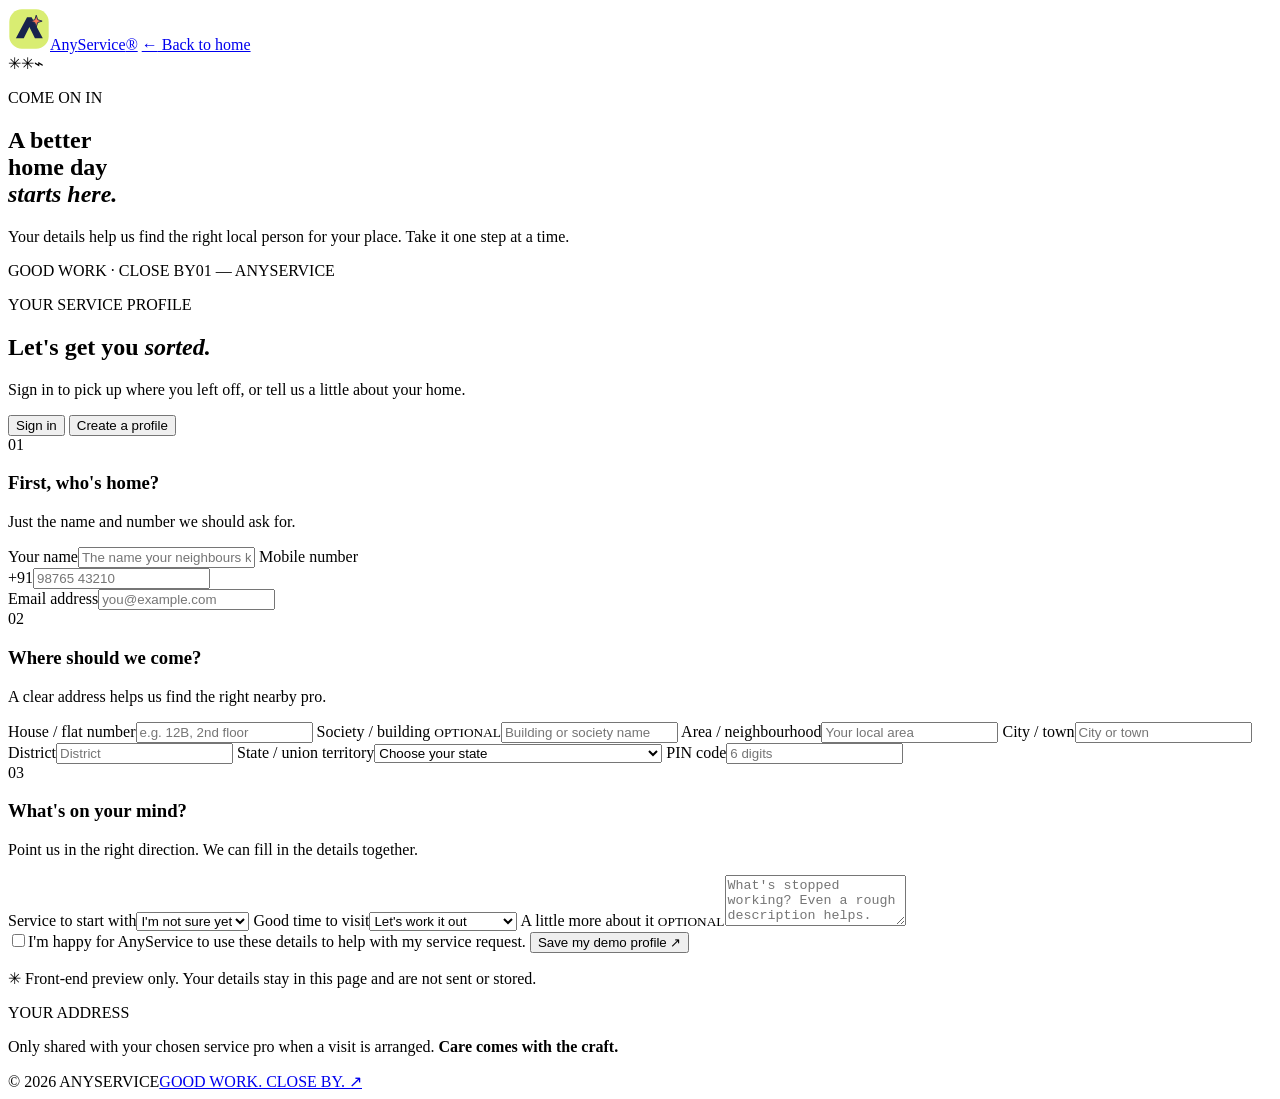
==== account.html @ 2ed2a238 "Add the AnyService sign-in and profile page" ====
<!doctype html>
<html lang="en">
<head>
  <meta charset="utf-8">
  <meta name="viewport" content="width=device-width, initial-scale=1">
  <meta name="theme-color" content="#18234d">
  <meta name="description" content="Sign in or make an AnyService profile for a more helpful visit at home.">
  <title>Your AnyService — A good day starts here.</title>
  <link rel="icon" href="assets/anyservice-mark.svg" type="image/svg+xml">
  <link rel="stylesheet" href="styles.css">
  <script>document.documentElement.classList.add('js');</script>
  <script src="script.js" defer></script>
</head>
<body class="account-page">
  <div class="cursor-aura" aria-hidden="true"></div>
  <header class="account-header">
    <a class="brand-lockup" href="index.html" aria-label="AnyService home"><img class="brand-mark" src="assets/anyservice-mark.svg" alt="" width="42" height="42"><span class="brand-name">Any<span>Service</span><i>®</i></span></a>
    <a class="account-back" href="index.html"><span aria-hidden="true">←</span> Back to home</a>
  </header>
  <main class="account-shell">
    <aside class="account-aside">
      <div class="account-aside-art" aria-hidden="true"><span class="aside-sun"></span><span class="aside-roof"></span><span class="aside-house"><i></i><b></b></span><span class="aside-star star-one">✳</span><span class="aside-star star-two">✳</span><span class="aside-tool">⌁</span></div>
      <div class="account-aside-copy"><p class="eyebrow eyebrow--light"><span class="eyebrow-dot"></span> COME ON IN</p><h1>A better<br>home day<br><em>starts here.</em></h1><p>Your details help us find the right local person for your place. Take it one step at a time.</p></div>
      <div class="aside-footer"><span>GOOD WORK · CLOSE BY</span><span>01 — ANYSERVICE</span></div>
    </aside>

    <section class="account-main" aria-labelledby="account-heading">
      <div class="account-form-head"><p class="eyebrow"><span class="eyebrow-dot"></span> YOUR SERVICE PROFILE</p><h2 id="account-heading">Let's get you <em>sorted.</em></h2><p>Sign in to pick up where you left off, or tell us a little about your home.</p></div>
      <div class="account-tabs" role="tablist" aria-label="Account options">
        <button id="tab-sign-in" class="account-tab" type="button" role="tab" aria-selected="false" aria-controls="form-sign-in" data-account-tab="sign-in">Sign in</button>
        <button id="tab-create" class="account-tab is-active" type="button" role="tab" aria-selected="true" aria-controls="form-create" data-account-tab="create">Create a profile</button>
      </div>

      <form class="account-form is-active" id="form-create" data-account-form="create" aria-labelledby="tab-create">
        <div class="form-section-head"><span>01</span><div><h3>First, who's home?</h3><p>Just the name and number we should ask for.</p></div></div>
        <div class="field-grid">
          <label class="field field--full"><span>Your name</span><input name="name" type="text" autocomplete="name" placeholder="The name your neighbours know" required></label>
          <label class="field"><span>Mobile number</span><div class="phone-input"><span>+91</span><input name="phone" type="tel" inputmode="tel" autocomplete="tel-national" pattern="[0-9 +()-]{10,16}" placeholder="98765 43210" required></div></label>
          <label class="field"><span>Email address</span><input name="email" type="email" autocomplete="email" placeholder="you@example.com" required></label>
        </div>
        <div class="form-section-head form-section-head--later"><span>02</span><div><h3>Where should we come?</h3><p>A clear address helps us find the right nearby pro.</p></div></div>
        <div class="field-grid">
          <label class="field"><span>House / flat number</span><input name="house" type="text" autocomplete="address-line1" placeholder="e.g. 12B, 2nd floor" required></label>
          <label class="field"><span>Society / building <small>OPTIONAL</small></span><input name="society" type="text" autocomplete="organization" placeholder="Building or society name"></label>
          <label class="field"><span>Area / neighbourhood</span><input name="area" type="text" autocomplete="address-level3" placeholder="Your local area" required></label>
          <label class="field"><span>City / town</span><input name="city" type="text" autocomplete="address-level2" placeholder="City or town" required></label>
          <label class="field"><span>District</span><input name="district" type="text" autocomplete="address-level2" placeholder="District" required></label>
          <label class="field"><span>State / union territory</span><select name="state" autocomplete="address-level1" required><option value="" disabled selected>Choose your state</option><option>Andhra Pradesh</option><option>Arunachal Pradesh</option><option>Assam</option><option>Bihar</option><option>Chhattisgarh</option><option>Goa</option><option>Gujarat</option><option>Haryana</option><option>Himachal Pradesh</option><option>Jharkhand</option><option>Karnataka</option><option>Kerala</option><option>Madhya Pradesh</option><option>Maharashtra</option><option>Manipur</option><option>Meghalaya</option><option>Mizoram</option><option>Nagaland</option><option>Odisha</option><option>Punjab</option><option>Rajasthan</option><option>Sikkim</option><option>Tamil Nadu</option><option>Telangana</option><option>Tripura</option><option>Uttar Pradesh</option><option>Uttarakhand</option><option>West Bengal</option><option>Andaman and Nicobar Islands</option><option>Chandigarh</option><option>Dadra and Nagar Haveli and Daman and Diu</option><option>Delhi</option><option>Jammu and Kashmir</option><option>Ladakh</option><option>Lakshadweep</option><option>Puducherry</option></select></label>
          <label class="field"><span>PIN code</span><input name="pincode" type="text" inputmode="numeric" autocomplete="postal-code" pattern="[0-9]{6}" maxlength="6" placeholder="6 digits" required></label>
        </div>
        <div class="form-section-head form-section-head--later"><span>03</span><div><h3>What's on your mind?</h3><p>Point us in the right direction. We can fill in the details together.</p></div></div>
        <div class="field-grid field-grid--last">
          <label class="field"><span>Service to start with</span><select name="service" id="profile-service"><option value="">I'm not sure yet</option><option>Electrical</option><option>Plumbing</option><option>Carpentry</option><option>Appliance care</option></select></label>
          <label class="field"><span>Good time to visit</span><select name="time"><option value="">Let's work it out</option><option>Soon as possible</option><option>A day that suits me</option><option>A weekday morning</option><option>A weekday afternoon</option><option>A weekday evening</option><option>A weekend</option></select></label>
          <label class="field field--full"><span>A little more about it <small>OPTIONAL</small></span><textarea name="details" rows="3" placeholder="What's stopped working? Even a rough description helps."></textarea></label>
        </div>
        <label class="privacy-check"><input type="checkbox" name="privacy" required><span>I'm happy for AnyService to use these details to help with my service request.</span></label>
        <button class="button button--primary account-submit" type="submit">Save my demo profile <span aria-hidden="true">↗</span></button>
        <p class="form-note"><span aria-hidden="true">✳</span> Front-end preview only. Your details stay in this page and are not sent or stored.</p>
      </form>

      <form class="account-form" id="form-sign-in" data-account-form="sign-in" aria-labelledby="tab-sign-in" hidden>
        <div class="form-section-head"><span>↗</span><div><h3>Good to have you back.</h3><p>Enter the number or email connected to your profile.</p></div></div>
        <div class="field-grid field-grid--sign-in">
          <label class="field field--full"><span>Mobile number or email</span><input name="identity" type="text" autocomplete="username" placeholder="+91 mobile or you@example.com" required></label>
          <label class="field field--full"><span>One-time access code</span><input name="code" type="text" inputmode="numeric" autocomplete="one-time-code" placeholder="Enter your code" required></label>
        </div>
        <button class="button button--primary account-submit" type="submit">Continue to my profile <span aria-hidden="true">↗</span></button>
        <p class="form-note"><span aria-hidden="true">✳</span> Front-end preview only. Code delivery and sign-in are not connected.</p>
      </form>
      <div class="account-reassurance"><span>YOUR ADDRESS</span><p>Only shared with your chosen service pro when a visit is arranged. <b>Care comes with the craft.</b></p></div>
    </section>
  </main>
  <footer class="account-footer"><span>© 2026 ANYSERVICE</span><a href="index.html">GOOD WORK. CLOSE BY. ↗</a></footer>
  <div class="toast" id="form-toast" role="status" aria-live="polite"></div>
</body>
</html>
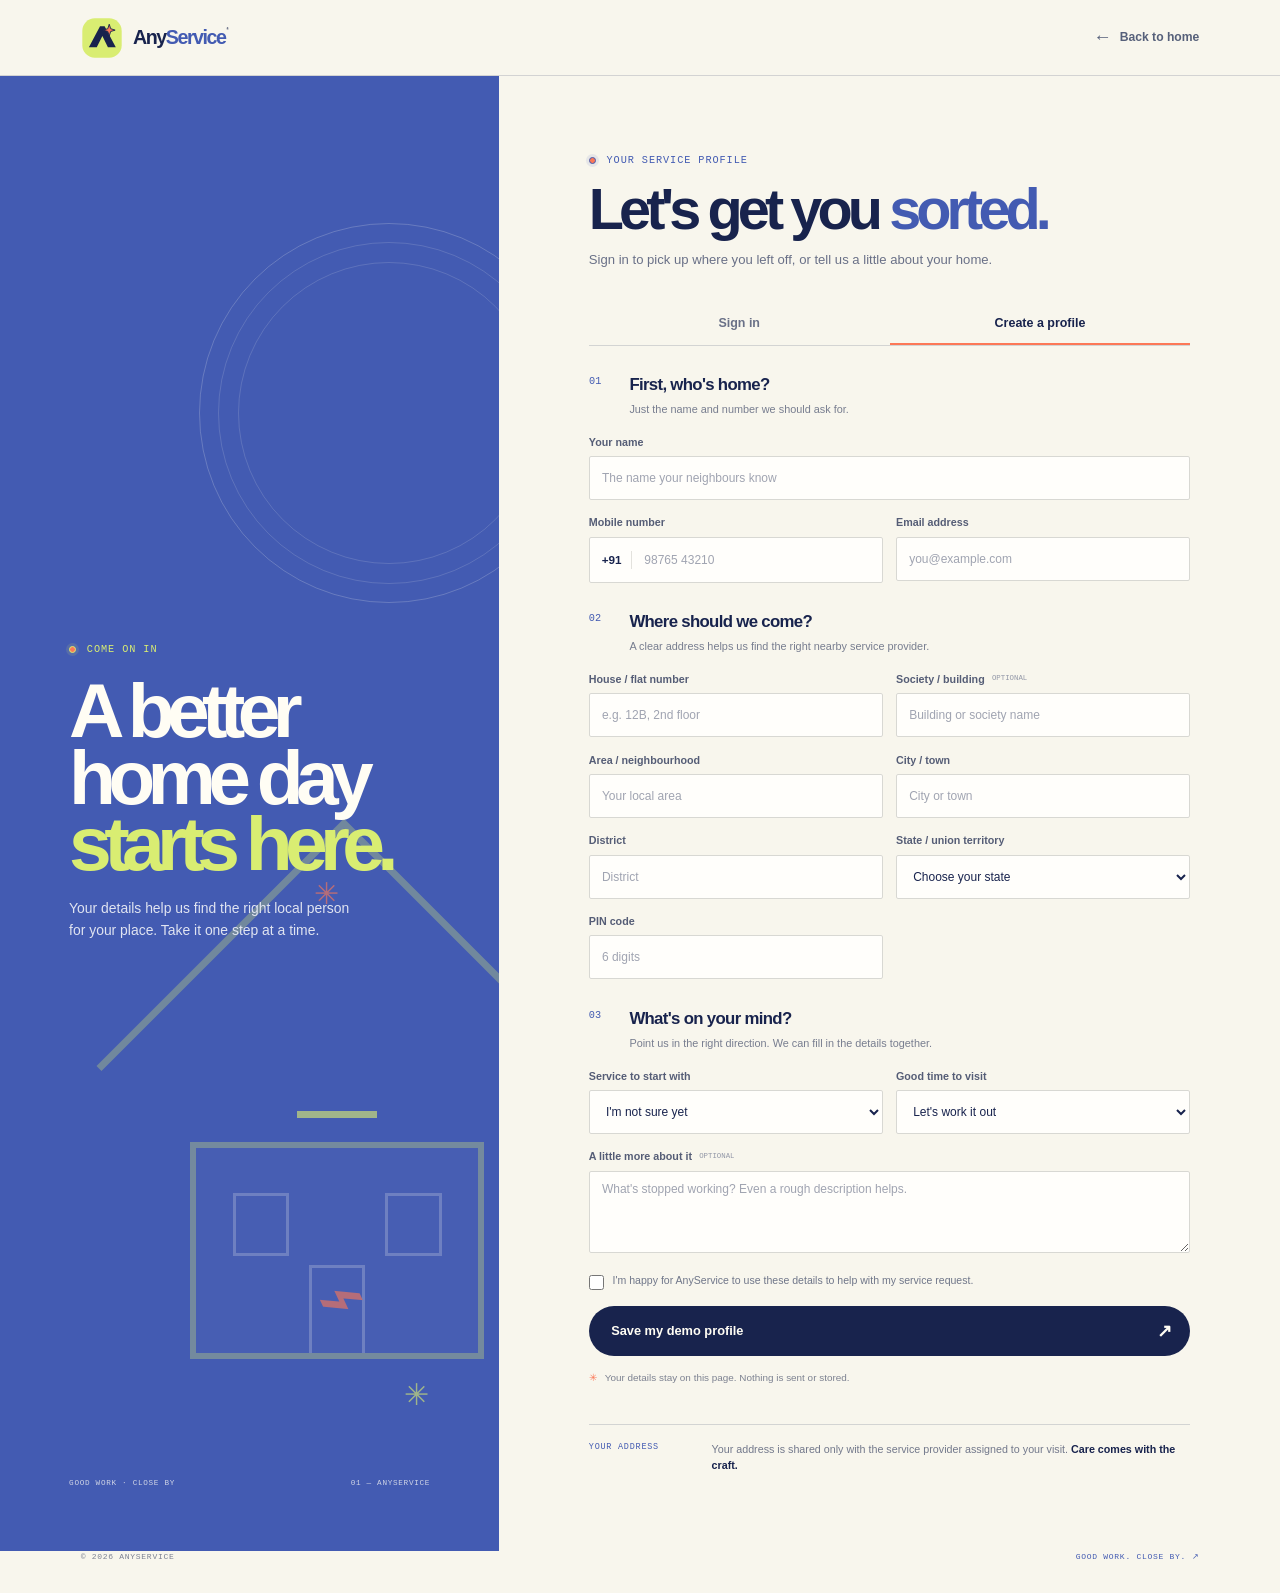
==== commit 141952cb: "Clarify AnyService profile and address copy" ====
--- a/account.html
+++ b/account.html
@@ -38,7 +38,7 @@
           <label class="field"><span>Mobile number</span><div class="phone-input"><span>+91</span><input name="phone" type="tel" inputmode="tel" autocomplete="tel-national" pattern="[0-9 +()-]{10,16}" placeholder="98765 43210" required></div></label>
           <label class="field"><span>Email address</span><input name="email" type="email" autocomplete="email" placeholder="you@example.com" required></label>
         </div>
-        <div class="form-section-head form-section-head--later"><span>02</span><div><h3>Where should we come?</h3><p>A clear address helps us find the right nearby pro.</p></div></div>
+        <div class="form-section-head form-section-head--later"><span>02</span><div><h3>Where should we come?</h3><p>A clear address helps us find the right nearby service provider.</p></div></div>
         <div class="field-grid">
           <label class="field"><span>House / flat number</span><input name="house" type="text" autocomplete="address-line1" placeholder="e.g. 12B, 2nd floor" required></label>
           <label class="field"><span>Society / building <small>OPTIONAL</small></span><input name="society" type="text" autocomplete="organization" placeholder="Building or society name"></label>
@@ -56,7 +56,7 @@
         </div>
         <label class="privacy-check"><input type="checkbox" name="privacy" required><span>I'm happy for AnyService to use these details to help with my service request.</span></label>
         <button class="button button--primary account-submit" type="submit">Save my demo profile <span aria-hidden="true">↗</span></button>
-        <p class="form-note"><span aria-hidden="true">✳</span> Front-end preview only. Your details stay in this page and are not sent or stored.</p>
+        <p class="form-note"><span aria-hidden="true">✳</span> Your details stay on this page. Nothing is sent or stored.</p>
       </form>
 
       <form class="account-form" id="form-sign-in" data-account-form="sign-in" aria-labelledby="tab-sign-in" hidden>
@@ -66,9 +66,9 @@
           <label class="field field--full"><span>One-time access code</span><input name="code" type="text" inputmode="numeric" autocomplete="one-time-code" placeholder="Enter your code" required></label>
         </div>
         <button class="button button--primary account-submit" type="submit">Continue to my profile <span aria-hidden="true">↗</span></button>
-        <p class="form-note"><span aria-hidden="true">✳</span> Front-end preview only. Code delivery and sign-in are not connected.</p>
+        <p class="form-note"><span aria-hidden="true">✳</span> Code delivery and account sign-in are not connected yet.</p>
       </form>
-      <div class="account-reassurance"><span>YOUR ADDRESS</span><p>Only shared with your chosen service pro when a visit is arranged. <b>Care comes with the craft.</b></p></div>
+      <div class="account-reassurance"><span>YOUR ADDRESS</span><p>Your address is shared only with the service provider assigned to your visit. <b>Care comes with the craft.</b></p></div>
     </section>
   </main>
   <footer class="account-footer"><span>© 2026 ANYSERVICE</span><a href="index.html">GOOD WORK. CLOSE BY. ↗</a></footer>
--- a/styles.css
+++ b/styles.css
@@ -0,0 +1,539 @@
+/* AnyService · original visual system · made for a fast, offline-first static site */
+:root {
+  color-scheme: light;
+  --ink: #18234d;
+  --ink-soft: #31416f;
+  --blue: #435bb2;
+  --blue-pale: #dfe6f4;
+  --lime: #d9ed72;
+  --lime-bright: #e7f49e;
+  --coral: #fc7857;
+  --cream: #fffdf4;
+  --paper: #f8f6ed;
+  --mint: #b7d8bf;
+  --line: rgba(24, 35, 77, .16);
+  --display: "Arial Rounded MT Bold", "Trebuchet MS", Arial, sans-serif;
+  --body: "Aptos", "Segoe UI", Arial, sans-serif;
+  --mono: "SFMono-Regular", Consolas, "Liberation Mono", monospace;
+  --gutter: clamp(1.25rem, 6.3vw, 6.5rem);
+  --ease-out: cubic-bezier(.19, 1, .22, 1);
+}
+
+* { box-sizing: border-box; }
+html { scroll-behavior: smooth; scroll-padding-top: 7.2rem; background: var(--paper); }
+body { margin: 0; color: var(--ink); background: var(--paper); font-family: var(--body); font-size: 16px; line-height: 1.55; -webkit-font-smoothing: antialiased; text-rendering: optimizeLegibility; }
+body.intro-locked { overflow: hidden; }
+body, button, input, select, textarea { font-family: var(--body); }
+button, a, input, select, textarea { -webkit-tap-highlight-color: transparent; }
+button { color: inherit; }
+a { color: inherit; text-decoration: none; }
+button:focus-visible, a:focus-visible, input:focus-visible, select:focus-visible, textarea:focus-visible { outline: 3px solid var(--coral); outline-offset: 4px; }
+::selection { background: var(--lime); color: var(--ink); }
+.section-pad { padding-right: var(--gutter); padding-left: var(--gutter); }
+.scroll-progress { position: fixed; z-index: 1200; inset: 0 0 auto; height: 3px; pointer-events: none; }
+.scroll-progress span { display: block; width: 100%; height: 100%; background: var(--coral); transform: scaleX(var(--fallback-progress, 0)); transform-origin: left center; animation: scroll-progress linear both; animation-timeline: scroll(root block); }
+@keyframes scroll-progress { to { transform: scaleX(1); } }
+.cursor-aura { position: fixed; top: 0; left: 0; z-index: 40; width: 340px; height: 340px; margin: -170px 0 0 -170px; border-radius: 50%; background: radial-gradient(circle, rgba(252,120,87,.1) 0%, rgba(252,120,87,.035) 33%, transparent 70%); opacity: 0; pointer-events: none; transform: translate3d(var(--cursor-x, -500px), var(--cursor-y, -500px), 0); transition: opacity .22s; }
+body:not(.intro-locked) .cursor-aura { opacity: 1; }
+body.intro-locked .site-header, body.intro-locked #main-content { visibility: hidden; }
+
+/* The opening card rises away to reveal the home page. */
+.intro-screen { position: fixed; inset: 0; z-index: 1100; display: grid; place-items: center; overflow: hidden; padding: 2rem; color: var(--cream); background: var(--ink); isolation: isolate; transition: transform 1.15s cubic-bezier(.77, 0, .16, 1), border-radius 1.1s cubic-bezier(.77, 0, .16, 1), opacity .8s ease; }
+.intro-screen::before { position: absolute; z-index: -1; inset: 0; content: ""; opacity: .09; background-image: radial-gradient(rgba(255,253,244,.9) .55px, transparent .55px); background-size: 5px 5px; pointer-events: none; }
+.intro-screen::after { position: absolute; z-index: -1; inset: 0; content: ""; opacity: .35; background: radial-gradient(ellipse 60% 70% at 50% 46%, #374882 0%, transparent 73%); }
+.intro-screen.is-leaving { opacity: .5; border-radius: 0 0 48% 48%; transform: translateY(-110%) scale(.94); pointer-events: none; }
+.intro-screen.is-gone { display: none; }
+html:not(.js) .intro-screen { display: none; }
+.intro-inner { position: relative; z-index: 2; display: flex; width: min(100%, 650px); flex-direction: column; align-items: center; text-align: center; }
+.intro-mark { width: clamp(4.5rem, 9vw, 6.4rem); height: auto; aspect-ratio: 1; display: grid; place-items: center; margin-bottom: 1.5rem; border-radius: 29%; background: var(--lime); box-shadow: 0 0 0 13px rgba(217,237,114,.07), 0 0 72px rgba(217,237,114,.22); animation: mark-arrive .8s .12s var(--ease-out) both; }
+.intro-mark svg { width: 74%; height: 74%; overflow: visible; }
+.intro-mark svg path:first-child { fill: var(--ink); }
+.intro-mark .mark-spark { fill: var(--coral); stroke: var(--ink); stroke-width: 1.5; transform-origin: center; animation: sparkle-in .6s 1s ease both; }
+.intro-kicker, .intro-hint, .intro-bottom, .eyebrow, .service-index, .step-label, .story-card-label, .story-card-footer, .story-manifesto > span, .footer-links > div > span, .footer-bottom, .aside-footer, .account-footer, .account-reassurance > span, .art-label, .art-caption, .scroll-cue, .service-selected { font-family: var(--mono); font-weight: 500; letter-spacing: .09em; }
+.intro-kicker { margin: 0 0 .75rem; color: var(--lime); font-size: .72rem; animation: fade-up .7s .25s both; }
+.intro-wordmark { margin: 0; color: var(--cream); font-family: var(--display); font-size: clamp(3.5rem, 9vw, 6.6rem); font-weight: 900; letter-spacing: -.085em; line-height: .98; animation: fade-up .8s .35s var(--ease-out) both; }
+.intro-wordmark > span, .brand-name > span { color: var(--lime); }
+.intro-wordmark > i, .brand-name > i { display: inline-block; margin: .1em 0 0 .32em; vertical-align: top; font-family: var(--body); font-size: .15em; font-style: normal; font-weight: 700; letter-spacing: 0; }
+.intro-motto { margin: 1rem 0 2.6rem; color: #f2f0dc; font-size: clamp(1rem, 2vw, 1.2rem); animation: fade-up .8s .48s var(--ease-out) both; }
+.intro-motto em { color: var(--lime); font-family: var(--display); font-style: normal; }
+.intro-start { display: flex; align-items: center; gap: 1.2rem; padding: .48rem .5rem .48rem 1.4rem; border: 1px solid rgba(255,253,244,.45); border-radius: 99px; color: var(--cream); background: transparent; cursor: pointer; font-size: .9rem; transition: color .25s, background .25s, border-color .25s, transform .25s; animation: fade-up .8s .65s var(--ease-out) both, intro-pulse 2.8s 1.8s ease-in-out infinite; }
+.intro-start:hover { transform: translateY(-3px); border-color: var(--lime); color: var(--ink); background: var(--lime); animation-play-state: paused; }
+.intro-start:focus-visible { outline-color: var(--lime); }
+.intro-start-icon { display: grid; width: 2.35rem; height: 2.35rem; place-items: center; border-radius: 50%; color: var(--ink); background: var(--lime); font-size: 1.25rem; line-height: 1; transition: transform .25s, color .25s, background .25s; }
+.intro-start:hover .intro-start-icon { color: var(--cream); background: var(--ink); transform: rotate(45deg); }
+.intro-hint { margin: 1.5rem 0 0; color: #9fa8c4; font-size: .59rem; animation: fade-up .8s .8s both; }
+.intro-bottom { position: absolute; right: var(--gutter); bottom: 1.8rem; left: var(--gutter); display: flex; justify-content: space-between; gap: 1rem; color: #8a94b7; font-size: .59rem; }
+.intro-orbit { position: absolute; z-index: -1; top: 50%; left: 50%; width: min(75vw, 780px); aspect-ratio: 1; border: 1px solid rgba(255,253,244,.075); border-radius: 50%; transform: translate(-50%, -50%); pointer-events: none; }
+.intro-orbit::before, .intro-orbit::after { position: absolute; width: 8px; height: 8px; border-radius: 50%; content: ""; background: var(--coral); }
+.intro-orbit::before { top: 9%; left: 23%; }
+.intro-orbit::after { right: 12%; bottom: 29%; width: 5px; height: 5px; background: var(--lime); }
+.intro-orbit--one { animation: rotate-orbit 90s linear infinite; }
+.intro-orbit--two { width: min(95vw, 1050px); border-style: dashed; opacity: .55; animation: rotate-orbit 140s linear infinite reverse; }
+.intro-orbit--two::before { top: 70%; left: 12%; width: 5px; height: 5px; background: var(--lime); }
+.intro-orbit--two::after { top: 18%; right: 19%; width: 9px; height: 9px; }
+.intro-grain { position: absolute; inset: -50%; z-index: 0; opacity: .06; background-image: url("data:image/svg+xml,%3Csvg viewBox='0 0 180 180' xmlns='http://www.w3.org/2000/svg'%3E%3Cfilter id='n'%3E%3CfeTurbulence type='fractalNoise' baseFrequency='.85' numOctaves='3' stitchTiles='stitch'/%3E%3C/filter%3E%3Crect width='100%25' height='100%25' filter='url(%23n)' opacity='.48'/%3E%3C/svg%3E"); pointer-events: none; }
+@keyframes mark-arrive { from { opacity: 0; transform: translateY(16px) rotate(-14deg) scale(.75); } to { opacity: 1; transform: translateY(0) rotate(0) scale(1); } }
+@keyframes sparkle-in { from { opacity: 0; transform: rotate(-90deg) scale(.2); } to { opacity: 1; transform: rotate(0) scale(1); } }
+@keyframes rotate-orbit { to { transform: translate(-50%, -50%) rotate(360deg); } }
+@keyframes intro-pulse { 50% { box-shadow: 0 0 0 7px rgba(217,237,114,.08); } }
+@keyframes fade-up { from { opacity: 0; transform: translateY(14px); } to { opacity: 1; transform: translateY(0); } }
+
+.site-header { position: sticky; z-index: 20; top: 0; display: grid; min-height: 84px; grid-template-columns: 1fr auto 1fr; align-items: center; gap: 2rem; padding: .7rem var(--gutter); border-bottom: 1px solid rgba(24,35,77,.09); background: rgba(248,246,237,.92); backdrop-filter: blur(18px); }
+.brand-lockup { display: inline-flex; width: fit-content; align-items: center; gap: .65rem; }
+.brand-mark { display: block; flex: none; }
+.brand-name { font-family: var(--display); font-size: 1.23rem; font-weight: 900; letter-spacing: -.075em; line-height: 1; }
+.brand-name > span { color: var(--blue); }
+.main-nav { display: flex; align-items: center; gap: clamp(1.15rem, 2.6vw, 2.7rem); }
+.main-nav > a { position: relative; color: #4b5472; font-size: .79rem; font-weight: 650; transition: color .2s; }
+.main-nav > a::after { position: absolute; right: 0; bottom: -.45rem; left: 0; height: 1px; content: ""; background: var(--coral); transform: scaleX(0); transform-origin: right; transition: transform .3s var(--ease-out); }
+.main-nav > a:hover { color: var(--ink); }
+.main-nav > a:hover::after { transform: scaleX(1); transform-origin: left; }
+.nav-mobile-account, .menu-toggle { display: none; }
+.header-actions { display: flex; justify-content: flex-end; align-items: center; gap: 1.45rem; }
+.header-login { font-size: .77rem; font-weight: 700; }
+.header-login span { padding-left: .15rem; color: var(--blue); }
+.button { position: relative; display: inline-flex; min-height: 50px; align-items: center; justify-content: center; gap: 1.45rem; padding: .75rem 1.15rem .75rem 1.4rem; border: 1px solid transparent; border-radius: 99px; font-size: .8rem; font-weight: 750; line-height: 1; transition: color .25s, background .25s, border-color .25s, box-shadow .25s; }
+.button > span { font-size: 1.15rem; transition: transform .25s; }
+.button:hover > span { transform: translate(3px, -2px); }
+.button--nav { min-height: 42px; padding: .6rem 1rem .6rem 1.2rem; color: var(--ink); background: var(--lime); }
+.button--nav:hover { background: var(--lime-bright); box-shadow: 0 7px 18px rgba(24,35,77,.1); }
+.button--primary { color: var(--cream); background: var(--ink); }
+.button--primary:hover { color: var(--ink); background: var(--lime); }
+.button--lime { color: var(--ink); background: var(--lime); }
+.button--lime:hover { background: var(--cream); box-shadow: 0 8px 20px rgba(24,35,77,.2); }
+
+.hero { position: relative; display: grid; min-height: min(760px, calc(100vh - 84px)); grid-template-columns: 1.05fr .95fr; align-items: center; gap: clamp(2rem, 6vw, 6rem); overflow: hidden; padding-top: 5.2rem; padding-bottom: 6rem; }
+.hero::before { position: absolute; top: 5%; right: -14rem; width: 38rem; aspect-ratio: 1; border: 1px solid rgba(24,35,77,.05); border-radius: 50%; content: ""; pointer-events: none; }
+.hero-copy { position: relative; z-index: 1; max-width: 680px; padding: 1.5rem 0 0; }
+.eyebrow { display: flex; align-items: center; gap: .67rem; margin: 0 0 1.45rem; color: var(--blue); font-size: .64rem; }
+.eyebrow-dot { display: inline-block; width: 7px; height: 7px; border: 1px solid currentColor; border-radius: 50%; box-shadow: 0 0 0 3px rgba(67,91,178,.1); background: var(--coral); }
+.hero h1 { margin: 0; font-family: var(--display); font-size: clamp(4rem, 8.7vw, 8.3rem); font-weight: 900; letter-spacing: -.096em; line-height: .84; }
+.hero-highlight { position: relative; display: inline-block; z-index: 0; }
+.hero-highlight::after { position: absolute; right: -.035em; bottom: .025em; left: -.035em; z-index: -1; height: .38em; border-radius: 5px 24px 5px 20px; content: ""; background: var(--lime); transform: rotate(-1deg); }
+.hero-period { color: var(--coral); }
+.hero-intro { max-width: 430px; margin: 1.65rem 0 1.55rem; color: #535b74; font-size: clamp(1rem, 1.45vw, 1.14rem); line-height: 1.6; }
+.hero-actions { display: flex; flex-wrap: wrap; align-items: center; gap: 1.55rem; }
+.text-link { display: inline-flex; align-items: center; gap: .6rem; font-size: .8rem; font-weight: 750; transition: color .2s; }
+.text-link:hover { color: var(--blue); }
+.play-icon { display: grid; width: 28px; height: 28px; place-items: center; border: 1px solid var(--line); border-radius: 50%; color: var(--blue); font-size: 1rem; transition: color .2s, background .2s, transform .2s; }
+.text-link:hover .play-icon { color: var(--cream); background: var(--blue); transform: translateY(2px); }
+.hero-footnote { display: flex; align-items: center; gap: .75rem; margin-top: 3.3rem; color: #66708c; font-size: .68rem; line-height: 1.5; }
+.scribble-star { color: var(--coral); font-size: 1.7rem; animation: turn-gentle 18s linear infinite; }
+@keyframes turn-gentle { to { transform: rotate(360deg); } }
+.hero-art-wrap { position: relative; width: min(100%, 630px); justify-self: center; isolation: isolate; --tilt-x: 0deg; --tilt-y: 0deg; transform: perspective(1100px) rotateX(var(--tilt-x)) rotateY(var(--tilt-y)); transform-style: preserve-3d; transition: transform .16s ease-out; }
+.hero-art-wrap::before { position: absolute; top: var(--pointer-y, 42%); left: var(--pointer-x, 50%); z-index: 2; width: 160px; height: 160px; border-radius: 50%; content: ""; background: radial-gradient(circle, rgba(252,120,87,.17), transparent 70%); filter: blur(8px); transform: translate(-50%, -50%); pointer-events: none; transition: opacity .25s; opacity: 0; }
+.hero-art-wrap:hover::before { opacity: 1; }
+.hero-art-wash { position: absolute; inset: 8% 0 4% 6%; z-index: -1; border-radius: 47% 53% 43% 57% / 53% 42% 58% 47%; background: #ebe9db; transform: rotate(5deg); }
+.hero-art { display: block; width: 100%; overflow: visible; filter: drop-shadow(0 20px 18px rgba(24,35,77,.06)); }
+.art-label { position: absolute; z-index: 3; top: 3%; right: 1%; display: flex; align-items: center; gap: .5rem; padding: .55rem .75rem; border: 1px solid rgba(24,35,77,.1); border-radius: 99px; color: var(--ink); background: rgba(255,253,244,.88); font-size: .52rem; }
+.art-label-dot { width: 7px; height: 7px; border-radius: 50%; background: var(--coral); box-shadow: 0 0 0 3px rgba(252,120,87,.17); }
+.art-caption { position: absolute; right: 1%; bottom: 11%; z-index: 3; display: flex; align-items: center; gap: .65rem; padding: .75rem .9rem; border-radius: 9px; color: var(--cream); background: var(--ink); font-size: .47rem; line-height: 1.55; transform: translateZ(32px) rotate(2deg); }
+.art-caption b { color: var(--lime); font-size: .56rem; }
+.caption-arrow { display: grid; width: 28px; height: 28px; place-items: center; border-radius: 50%; color: var(--ink); background: var(--lime); font-family: var(--body); font-size: 1rem; }
+.hero-sticker { position: absolute; bottom: 5%; left: -2%; display: grid; width: 87px; height: 87px; align-content: center; justify-items: center; border: 1px solid var(--ink); border-radius: 50%; color: var(--ink); background: var(--coral); font-family: var(--mono); font-size: .48rem; line-height: 1.3; transform: rotate(-12deg) translateZ(25px); box-shadow: 4px 4px 0 var(--ink); }
+.hero-sticker b { margin-top: .05rem; font-family: var(--body); font-size: 1.15rem; }
+.hero-side-note { position: absolute; top: 30%; right: 1.1rem; color: rgba(24,35,77,.3); font-family: var(--mono); font-size: .49rem; writing-mode: vertical-rl; }
+.scroll-cue { position: absolute; bottom: 2rem; left: var(--gutter); display: flex; align-items: center; gap: .75rem; color: #7b8296; font-size: .55rem; }
+.scroll-cue-line { width: 32px; height: 1px; background: var(--coral); transition: width .3s; }
+.scroll-cue:hover .scroll-cue-line { width: 52px; }
+.ticker { position: relative; overflow: hidden; border-top: 1px solid rgba(255,253,244,.13); border-bottom: 1px solid rgba(255,253,244,.13); color: var(--cream); background: var(--ink); }
+.ticker-track { display: flex; width: max-content; align-items: center; gap: 2rem; padding: 1rem 0; animation: ticker-scroll 40s linear infinite; }
+.ticker-track span { font-family: var(--mono); font-size: .66rem; letter-spacing: .1em; white-space: nowrap; }
+.ticker-track b { color: var(--lime); font-size: 1rem; }
+.ticker:hover .ticker-track { animation-play-state: paused; }
+@keyframes ticker-scroll { to { transform: translateX(-50%); } }
+
+.services { padding-top: clamp(5rem, 9vw, 8.7rem); padding-bottom: clamp(5rem, 9vw, 8.7rem); }
+.section-heading { display: flex; align-items: flex-end; justify-content: space-between; gap: 2rem; margin-bottom: 2.5rem; }
+.section-heading h2, .steps-heading h2 { margin: 0; font-family: var(--display); font-size: clamp(2.7rem, 5.4vw, 5rem); font-weight: 900; letter-spacing: -.083em; line-height: .97; }
+.section-heading h2 > span, .steps-heading h2 > span { color: var(--blue); }
+.section-aside { max-width: 320px; margin: 0 0 .3rem; color: #666d80; font-size: .88rem; line-height: 1.6; }
+.service-grid { display: grid; grid-template-columns: repeat(4, minmax(0, 1fr)); gap: .8rem; }
+.service-card { position: relative; display: flex; min-height: 281px; flex-direction: column; align-items: flex-start; overflow: hidden; padding: 1.25rem; border: 1px solid transparent; border-radius: 5px; text-align: left; cursor: pointer; transition: transform .35s var(--ease-out), border-color .25s, box-shadow .3s; }
+.service-card::after { position: absolute; top: -32px; right: -35px; width: 115px; height: 115px; border: 1px solid rgba(24,35,77,.18); border-radius: 50%; content: ""; transition: transform .55s var(--ease-out); }
+.service-card:hover { z-index: 2; border-color: rgba(24,35,77,.45); box-shadow: 8px 8px 0 var(--ink); transform: translate(-3px, -5px); }
+.service-card:hover::after { transform: scale(1.5); }
+.service-card[aria-pressed="true"] { border-color: var(--ink); box-shadow: 5px 5px 0 var(--ink); transform: translate(-2px, -3px); }
+.service-card--coral { background: #f7bd9e; }
+.service-card--blue { background: #c4d2eb; }
+.service-card--yellow { background: var(--lime); }
+.service-card--mint { background: #bdd8c7; }
+.service-index { color: rgba(24,35,77,.68); font-size: .54rem; }
+.service-icon { display: grid; width: 51px; height: 51px; place-items: center; margin-top: 2.15rem; border: 1px solid var(--ink); border-radius: 50%; background: rgba(255,253,244,.44); transition: transform .35s var(--ease-out), background .25s; }
+.service-icon svg { width: 27px; height: 27px; fill: none; stroke: var(--ink); stroke-width: 2.1; stroke-linecap: round; stroke-linejoin: round; }
+.service-card:hover .service-icon { background: var(--cream); transform: rotate(-10deg) scale(1.07); }
+.service-name { margin-top: 1rem; font-family: var(--display); font-size: clamp(1.28rem, 1.7vw, 1.55rem); font-weight: 900; letter-spacing: -.07em; line-height: 1.1; }
+.service-desc { max-width: 220px; margin-top: .55rem; color: rgba(24,35,77,.73); font-size: .74rem; line-height: 1.45; }
+.service-arrow { position: absolute; right: 1.15rem; bottom: 1.05rem; font-size: 1.15rem; transition: transform .25s; }
+.service-card:hover .service-arrow { transform: translate(3px, -3px); }
+.service-selected { position: absolute; right: 1rem; bottom: 1.12rem; display: none; font-size: .48rem; }
+.service-card[aria-pressed="true"] .service-selected { display: block; }
+.service-card[aria-pressed="true"] .service-arrow { display: none; }
+.service-note { display: flex; align-items: center; gap: .75rem; padding: 1rem .2rem; border-bottom: 1px solid var(--line); color: #656c81; font-size: .78rem; }
+.service-note b { color: var(--ink); }
+.note-spark { color: var(--coral); font-size: 1.05rem; }
+.service-note a { margin-left: auto; color: var(--blue); font-size: .72rem; font-weight: 750; white-space: nowrap; }
+.service-note a:hover { color: var(--ink); }
+
+.visit-builder { position: relative; display: grid; grid-template-columns: .83fr 1.17fr; gap: clamp(2rem, 8vw, 8rem); overflow: hidden; padding-top: clamp(4.5rem, 8vw, 7.5rem); padding-bottom: clamp(4.5rem, 8vw, 7.5rem); color: var(--cream); background: var(--blue); }
+.visit-builder::before { position: absolute; top: -45%; left: -14%; width: 57vw; min-width: 480px; aspect-ratio: 1; border: 1px solid rgba(255,253,244,.12); border-radius: 50%; content: ""; }
+.visit-builder::after { position: absolute; right: -9%; bottom: -74%; width: 47vw; min-width: 400px; aspect-ratio: 1; border: 1px dashed rgba(255,253,244,.18); border-radius: 50%; content: ""; }
+.eyebrow--light { color: var(--lime); }
+.eyebrow--light .eyebrow-dot { box-shadow: 0 0 0 3px rgba(217,237,114,.12); }
+.builder-copy { position: relative; z-index: 1; align-self: center; }
+.builder-copy h2 { margin: 0; font-family: var(--display); font-size: clamp(3.8rem, 7vw, 6.3rem); font-weight: 900; letter-spacing: -.095em; line-height: .86; }
+.builder-copy h2 em { color: var(--lime); font-style: normal; }
+.builder-copy > p:not(.eyebrow) { max-width: 340px; margin: 1.45rem 0 0; color: #d7dbee; font-size: .94rem; }
+.builder-side-mark { margin-top: 2.6rem; color: rgba(255,253,244,.47); font-family: var(--mono); font-size: .75rem; line-height: 1.3; }
+.builder-side-mark span { color: var(--coral); }
+.builder-panel { position: relative; z-index: 1; align-self: center; padding: clamp(1.35rem, 3vw, 2.3rem); border: 1px solid rgba(255,253,244,.24); border-radius: 5px; background: rgba(24,35,77,.36); box-shadow: 0 24px 70px rgba(16,24,58,.2); backdrop-filter: blur(10px); }
+.builder-step { display: grid; grid-template-columns: 32px 1fr auto; align-items: baseline; gap: .4rem; }
+.builder-step > span { color: var(--lime); font-family: var(--mono); font-size: .67rem; }
+.builder-step > b { font-size: .86rem; }
+.builder-step > small { color: #acb6d5; font-family: var(--mono); font-size: .49rem; letter-spacing: .06em; }
+.builder-options { display: grid; grid-template-columns: 1fr 1fr; gap: .55rem; margin-top: 1rem; }
+.builder-option { min-height: 45px; padding: .6rem .75rem; border: 1px solid rgba(255,253,244,.24); border-radius: 3px; color: #f3f3f7; background: rgba(255,255,255,.035); text-align: left; cursor: pointer; font-size: .72rem; transition: border-color .2s, color .2s, background .2s, transform .2s; }
+.builder-option:hover { border-color: var(--lime); transform: translateY(-2px); }
+.builder-option.is-selected { border-color: var(--lime); color: var(--ink); background: var(--lime); }
+.builder-divider { height: 1px; margin: 1.35rem 0; background: rgba(255,253,244,.16); }
+.time-options { display: flex; gap: .6rem; margin-top: .95rem; }
+.time-option { display: flex; flex: 1; min-height: 42px; align-items: center; justify-content: space-between; gap: .4rem; padding: .55rem .7rem; border: 1px solid rgba(255,253,244,.22); border-radius: 3px; color: #f5f3f5; background: transparent; text-align: left; cursor: pointer; font-size: .67rem; transition: border-color .2s, color .2s, background .2s; }
+.time-option span { color: var(--lime); font-size: .95rem; }
+.time-option:hover, .time-option.is-selected { border-color: var(--lime); color: var(--ink); background: var(--lime); }
+.time-option:hover span, .time-option.is-selected span { color: var(--ink); }
+.builder-submit { display: flex; align-items: center; justify-content: space-between; gap: 1rem; margin-top: 1.65rem; }
+.builder-submit > p { margin: 0; color: #c0c9e0; font-size: .67rem; }
+.builder-submit .button { min-height: 44px; flex: none; padding: .6rem .9rem .6rem 1.05rem; font-size: .72rem; }
+.builder-disclaimer { margin: 1rem 0 0 32px; color: #b6bfd9; font-size: .59rem; }
+.builder-orbit { position: absolute; right: 6%; bottom: 6%; z-index: 0; color: rgba(217,237,114,.62); font-size: 2.4rem; animation: turn-gentle 22s linear infinite; }
+
+.steps { padding-top: clamp(5rem, 9vw, 8rem); padding-bottom: clamp(5rem, 9vw, 8rem); }
+.steps-heading { margin-bottom: 3rem; }
+.step-list { display: grid; grid-template-columns: repeat(3, 1fr); gap: 0; border-top: 1px solid var(--line); border-bottom: 1px solid var(--line); }
+.step-card { position: relative; display: flex; min-height: 350px; flex-direction: column; align-items: flex-start; padding: 1.2rem clamp(1rem, 2.4vw, 2rem) 1.6rem 0; }
+.step-card + .step-card { padding-left: clamp(1rem, 2.4vw, 2rem); border-left: 1px solid var(--line); }
+.step-number { align-self: flex-end; color: var(--blue); font-family: var(--mono); font-size: .69rem; }
+.step-doodle { position: relative; display: grid; width: 83px; height: 83px; place-items: center; margin: 1rem 0 1.8rem; border: 1px solid var(--ink); border-radius: 50%; background: var(--lime); font-family: var(--display); font-size: 2.9rem; line-height: 1; transition: transform .4s var(--ease-out), background .25s; }
+.step-card:hover .step-doodle { background: var(--coral); transform: rotate(-11deg) scale(1.07); }
+.step-doodle--phone { border-radius: 44% 56% 59% 41% / 55% 44% 56% 45%; }
+.step-doodle--person { border-radius: 41% 59% 42% 58% / 55% 44% 56% 45%; background: #bdd8c7; }
+.step-doodle--person span { color: var(--blue); font-family: var(--body); }
+.step-doodle--home { border-radius: 54% 46% 52% 48% / 42% 55% 45% 58%; background: #f7bd9e; }
+.step-doodle--home span { font-size: 2rem; }
+.step-label { margin: 0 0 .55rem; color: var(--blue); font-size: .57rem; }
+.step-card h3 { margin: 0; font-family: var(--display); font-size: clamp(1.45rem, 2.4vw, 2.05rem); font-weight: 900; letter-spacing: -.075em; line-height: .98; }
+.step-card > div:last-child > p:last-child { max-width: 280px; margin: .75rem 0 0; color: #70758a; font-size: .75rem; }
+
+.story { overflow: hidden; color: var(--cream); background: var(--ink); }
+.story-top { position: relative; display: grid; min-height: 650px; grid-template-columns: 1fr .8fr; align-items: center; gap: clamp(2rem, 10vw, 9rem); padding-top: 6rem; padding-bottom: 6rem; }
+.story-top::before { position: absolute; top: -22%; left: 46%; width: 660px; aspect-ratio: 1; border: 1px solid rgba(255,253,244,.075); border-radius: 50%; content: ""; }
+.story-copy { position: relative; z-index: 1; max-width: 610px; }
+.story-copy h2 { margin: 0; font-family: var(--display); font-size: clamp(3.2rem, 6vw, 6rem); font-weight: 900; letter-spacing: -.087em; line-height: .91; }
+.story-copy h2 em { color: var(--lime); font-style: normal; }
+.story-copy > p:not(.eyebrow) { max-width: 480px; margin: 1.35rem 0 0; color: #c2c9dc; font-size: .9rem; }
+.story-link { display: inline-flex; align-items: center; gap: 1rem; margin-top: 1.75rem; padding-bottom: .35rem; border-bottom: 1px solid var(--coral); color: var(--cream); font-size: .78rem; font-weight: 700; transition: color .2s, gap .2s; }
+.story-link > span { color: var(--lime); }
+.story-link:hover { gap: 1.4rem; color: var(--lime); }
+.story-card { position: relative; display: flex; min-height: 440px; flex-direction: column; justify-content: space-between; overflow: hidden; padding: 1.25rem; border: 1px solid rgba(255,253,244,.23); border-radius: 5px; background: #34477f; transform: rotate(2deg); transition: transform .4s var(--ease-out); }
+.story-card:hover { transform: rotate(0) translateY(-5px); }
+.story-card::before { position: absolute; top: 0; right: 0; left: 0; height: 62%; content: ""; background: linear-gradient(148deg, #d9ed72 0 38%, transparent 38%); }
+.story-card-rings { position: absolute; top: -7rem; right: -6rem; z-index: 0; width: 21rem; aspect-ratio: 1; border: 1px solid rgba(24,35,77,.35); border-radius: 50%; }
+.story-card-rings span { position: absolute; inset: 22px; border: 1px solid rgba(24,35,77,.28); border-radius: 50%; }
+.story-card-rings span:nth-child(2) { inset: 46px; }
+.story-card-rings span:nth-child(3) { inset: 70px; }
+.story-card-label { position: relative; z-index: 1; margin: 0; color: var(--ink); font-size: .63rem; line-height: 1.6; }
+.story-card-illustration { position: absolute; top: 25%; left: 50%; width: 265px; height: 238px; transform: translateX(-50%); }
+.house-roof { position: absolute; top: 14px; left: 37px; width: 185px; height: 185px; border-top: 8px solid var(--ink); border-left: 8px solid var(--ink); transform: rotate(45deg); }
+.house-body { position: absolute; right: 17px; bottom: 5px; left: 17px; height: 157px; border: 6px solid var(--ink); background: var(--cream); }
+.house-body::before, .house-body::after { position: absolute; top: 28px; width: 37px; height: 40px; border: 4px solid var(--ink); content: ""; background: #b4d7dc; }
+.house-body::before { left: 18px; }
+.house-body::after { right: 18px; }
+.house-body > i { position: absolute; right: 79px; bottom: 0; width: 44px; height: 73px; border: 4px solid var(--ink); border-bottom: 0; background: #f5bd9d; }
+.house-body > b { position: absolute; top: 68px; left: 50%; width: 47px; height: 47px; border: 4px solid var(--ink); border-radius: 50%; background: var(--lime); transform: translateX(-50%); }
+.little-spark { position: absolute; color: var(--coral); font-size: 2rem; }
+.spark-a { top: 48px; right: -3px; }
+.spark-b { bottom: 49px; left: -14px; color: var(--lime); }
+.house-hand { position: absolute; right: -30px; bottom: 25px; color: var(--coral); font-family: var(--display); font-size: 4rem; transform: rotate(-19deg); }
+.story-card-footer { position: relative; z-index: 1; display: flex; justify-content: space-between; padding-top: .75rem; border-top: 1px solid rgba(255,253,244,.22); color: #d8def0; font-size: .49rem; line-height: 1.5; }
+.story-card-footer span:last-child { text-align: right; }
+.story-bottom { display: flex; align-items: center; justify-content: space-between; gap: 2rem; padding-top: 1.5rem; padding-bottom: 1.6rem; border-top: 1px solid rgba(255,253,244,.16); }
+.story-manifesto > span { color: var(--coral); font-size: .55rem; }
+.story-manifesto > p { margin: .45rem 0 0; font-family: var(--display); font-size: clamp(1.15rem, 2vw, 1.55rem); font-weight: 750; letter-spacing: -.05em; line-height: 1.2; }
+.story-manifesto em { color: var(--lime); font-style: normal; }
+.story-words { display: flex; align-items: center; gap: clamp(.6rem, 2vw, 1.5rem); color: #c0c8df; font-family: var(--mono); font-size: .58rem; letter-spacing: .08em; }
+.story-words b { color: var(--coral); font-size: .8rem; }
+
+.closing { position: relative; overflow: hidden; padding-top: clamp(5rem, 10vw, 9rem); padding-bottom: clamp(5rem, 10vw, 9rem); text-align: center; }
+.closing::before { position: absolute; top: 50%; left: 50%; width: min(82vw, 920px); aspect-ratio: 1.9; border: 1px solid rgba(24,35,77,.09); border-radius: 50%; content: ""; transform: translate(-50%, -50%); }
+.closing::after { position: absolute; top: 50%; left: 50%; width: min(66vw, 730px); aspect-ratio: 1.9; border: 1px dashed rgba(24,35,77,.1); border-radius: 50%; content: ""; transform: translate(-50%, -50%) rotate(-4deg); }
+.closing-inner { position: relative; z-index: 1; }
+.closing-inner .eyebrow { justify-content: center; }
+.closing-inner h2 { margin: 0; font-family: var(--display); font-size: clamp(4rem, 9vw, 8rem); font-weight: 900; letter-spacing: -.095em; line-height: .84; }
+.closing-inner h2 em { color: var(--blue); font-style: normal; }
+.closing-inner > p:not(.eyebrow) { margin: 1.35rem 0 1.55rem; color: #666d82; font-size: .9rem; }
+.closing-spark { position: absolute; color: var(--coral); font-size: clamp(2.5rem, 6vw, 5rem); }
+.closing-spark--left { top: 24%; left: 13%; transform: rotate(-15deg); }
+.closing-spark--right { right: 15%; bottom: 5%; color: var(--blue); font-size: clamp(1.8rem, 4vw, 3.7rem); }
+.site-footer { padding-top: 2.65rem; padding-bottom: 1.2rem; color: var(--cream); background: var(--ink); }
+.footer-main { display: flex; justify-content: space-between; gap: 3rem; padding-bottom: 2.5rem; }
+.brand-lockup--footer .brand-name > span { color: var(--lime); }
+.footer-brand-col > p { margin: .8rem 0 0; color: #aeb6d0; font-size: .72rem; }
+.footer-links { display: flex; gap: clamp(3rem, 7vw, 7rem); }
+.footer-links > div { display: flex; min-width: 115px; flex-direction: column; gap: .47rem; }
+.footer-links > div > span { margin-bottom: .28rem; color: var(--lime); font-size: .54rem; }
+.footer-links > div > a { color: #d3d8e7; font-size: .71rem; transition: color .2s; }
+.footer-links > div > a:hover { color: var(--lime); }
+.footer-bottom { display: flex; justify-content: space-between; gap: 1rem; padding-top: 1rem; border-top: 1px solid rgba(255,253,244,.17); color: #929bb8; font-size: .48rem; }
+.footer-bottom a { color: var(--cream); transition: color .2s; }
+.footer-bottom a:hover { color: var(--lime); }
+.noscript-note { position: fixed; z-index: 1300; right: 1rem; bottom: 1rem; left: 1rem; padding: 1rem; border: 1px solid var(--coral); background: var(--cream); }
+
+/* Service profile and front-end sign-in demo. */
+.account-page { min-height: 100vh; background: var(--paper); }
+.account-header { position: relative; z-index: 2; display: flex; min-height: 76px; align-items: center; justify-content: space-between; padding: .7rem var(--gutter); border-bottom: 1px solid var(--line); }
+.account-back { display: inline-flex; align-items: center; gap: .5rem; color: #56607a; font-size: .76rem; font-weight: 650; transition: color .2s; }
+.account-back:hover { color: var(--blue); }
+.account-back > span { font-size: 1.15rem; }
+.account-shell { display: grid; min-height: calc(100vh - 118px); grid-template-columns: .78fr 1.22fr; }
+.account-aside { position: sticky; top: 0; display: flex; min-height: calc(100vh - 118px); flex-direction: column; justify-content: space-between; overflow: hidden; padding: clamp(2rem, 4.8vw, 5rem) clamp(1.5rem, 5.4vw, 5.3rem); color: var(--cream); background: var(--blue); }
+.account-aside::after { position: absolute; inset: 0; content: ""; opacity: .25; background-image: radial-gradient(rgba(255,253,244,.75) .7px, transparent .7px); background-size: 6px 6px; pointer-events: none; }
+.account-aside-copy, .aside-footer { position: relative; z-index: 2; }
+.account-aside-copy { margin: auto 0; padding: 3rem 0 5rem; }
+.account-aside-copy .eyebrow { margin-bottom: 1.2rem; }
+.account-aside-copy h1 { margin: 0; font-family: var(--display); font-size: clamp(3.5rem, 6vw, 6rem); font-weight: 900; letter-spacing: -.1em; line-height: .87; }
+.account-aside-copy h1 em { color: var(--lime); font-style: normal; }
+.account-aside-copy > p:last-child { max-width: 300px; margin: 1.3rem 0 0; color: #e0e4f1; font-size: .87rem; }
+.aside-footer { display: flex; justify-content: space-between; gap: 1rem; color: #d0d5e6; font-size: .48rem; }
+.account-aside-art { position: absolute; inset: 0; z-index: 1; opacity: .62; pointer-events: none; }
+.aside-sun { position: absolute; top: 10%; right: -16%; width: min(30vw, 380px); aspect-ratio: 1; border: 1px solid rgba(255,253,244,.32); border-radius: 50%; }
+.aside-sun::before, .aside-sun::after { position: absolute; inset: 18px; border: 1px solid rgba(255,253,244,.23); border-radius: 50%; content: ""; }
+.aside-sun::after { inset: 38px; }
+.aside-roof { position: absolute; right: -4%; bottom: 21%; width: min(28vw, 350px); aspect-ratio: 1; border-top: 7px solid rgba(217,237,114,.5); border-left: 7px solid rgba(217,237,114,.5); transform: rotate(45deg); }
+.aside-house { position: absolute; right: 3%; bottom: 13%; width: min(23vw, 300px); height: min(17vw, 220px); min-height: 155px; border: 6px solid rgba(217,237,114,.5); background: rgba(255,253,244,.04); }
+.aside-house::before, .aside-house::after { position: absolute; top: 22%; width: 18%; height: 28%; border: 3px solid rgba(255,253,244,.35); content: ""; }
+.aside-house::before { left: 13%; }
+.aside-house::after { right: 13%; }
+.aside-house i { position: absolute; right: 40%; bottom: 0; width: 20%; height: 43%; border: 3px solid rgba(255,253,244,.35); border-bottom: 0; }
+.aside-house b { position: absolute; top: -37px; left: 50%; width: 80px; height: 7px; background: var(--lime); transform: translateX(-50%); }
+.aside-star { position: absolute; z-index: 2; color: var(--coral); font-size: 1.9rem; }
+.star-one { right: 32%; bottom: 43%; }
+.star-two { right: 14%; bottom: 9%; color: var(--lime); }
+.aside-tool { position: absolute; right: 27%; bottom: 13%; z-index: 2; color: var(--coral); font-family: var(--display); font-size: 5rem; transform: rotate(-25deg); }
+
+.account-main { width: 100%; max-width: 870px; justify-self: center; padding: clamp(2.5rem, 6vw, 5.7rem) clamp(1.25rem, 7vw, 7rem); }
+.account-form-head .eyebrow { margin-bottom: .75rem; }
+.account-form-head h2 { margin: 0; font-family: var(--display); font-size: clamp(2.6rem, 4.5vw, 4rem); font-weight: 900; letter-spacing: -.085em; line-height: .98; }
+.account-form-head h2 em { color: var(--blue); font-style: normal; }
+.account-form-head > p:last-child { margin: .8rem 0 0; color: #697087; font-size: .82rem; }
+.account-tabs { display: grid; grid-template-columns: 1fr 1fr; gap: 0; margin-top: 2rem; border-bottom: 1px solid var(--line); }
+.account-tab { min-height: 43px; border: 0; border-bottom: 2px solid transparent; color: #697087; background: transparent; cursor: pointer; text-align: center; font-size: .78rem; font-weight: 750; transition: color .2s, border-color .2s; }
+.account-tab:hover { color: var(--ink); }
+.account-tab.is-active { border-bottom-color: var(--coral); color: var(--ink); }
+.account-form { padding-top: 1.6rem; }
+.account-form[hidden] { display: none; }
+.account-form.is-active { animation: form-arrive .35s var(--ease-out) both; }
+@keyframes form-arrive { from { opacity: 0; transform: translateY(7px); } to { opacity: 1; transform: translateY(0); } }
+.form-section-head { display: grid; grid-template-columns: 31px 1fr; gap: .6rem; align-items: start; margin-bottom: 1rem; }
+.form-section-head > span { padding-top: .12rem; color: var(--blue); font-family: var(--mono); font-size: .64rem; }
+.form-section-head h3 { margin: 0; font-family: var(--display); font-size: 1.05rem; font-weight: 850; letter-spacing: -.04em; }
+.form-section-head p { margin: .18rem 0 0; color: #777d8f; font-size: .68rem; }
+.form-section-head--later { margin-top: 1.65rem; }
+.field-grid { display: grid; grid-template-columns: 1fr 1fr; gap: .9rem .8rem; }
+.field { display: flex; min-width: 0; flex-direction: column; gap: .36rem; color: #555d76; font-size: .67rem; font-weight: 700; }
+.field--full { grid-column: 1 / -1; }
+.field > span { display: flex; align-items: center; gap: .45rem; }
+.field small { color: #9297a7; font-family: var(--mono); font-size: .46rem; font-weight: 500; }
+.field input, .field select, .field textarea { width: 100%; min-height: 44px; padding: .65rem .76rem; border: 1px solid #d8d8d3; border-radius: 2px; color: var(--ink); background: #fffefb; font-size: .75rem; font-weight: 450; transition: border-color .2s, box-shadow .2s; }
+.field input::placeholder, .field textarea::placeholder { color: #a0a4b1; }
+.field input:focus, .field select:focus, .field textarea:focus { border-color: var(--blue); outline: 0; box-shadow: 0 0 0 3px rgba(67,91,178,.1); }
+.field select { cursor: pointer; }
+.field textarea { min-height: 82px; resize: vertical; }
+.phone-input { display: flex; min-height: 44px; align-items: center; border: 1px solid #d8d8d3; border-radius: 2px; background: #fffefb; transition: border-color .2s, box-shadow .2s; }
+.phone-input:focus-within { border-color: var(--blue); box-shadow: 0 0 0 3px rgba(67,91,178,.1); }
+.phone-input > span { padding: 0 .6rem 0 .75rem; border-right: 1px solid #e3e2dd; color: var(--ink); font-size: .73rem; }
+.phone-input input { min-width: 0; border: 0; background: transparent; box-shadow: none !important; }
+.phone-input input:focus { outline: 0; }
+.field-grid--last { padding-bottom: 1.1rem; }
+.privacy-check { display: flex; align-items: flex-start; gap: .55rem; margin-top: .15rem; color: #6f7689; font-size: .66rem; line-height: 1.45; }
+.privacy-check input { flex: none; width: 15px; height: 15px; margin: 2px 0 0; accent-color: var(--blue); }
+.account-submit { width: 100%; justify-content: space-between; margin-top: 1.05rem; border: 0; cursor: pointer; }
+.form-note { display: flex; align-items: flex-start; gap: .5rem; margin: .85rem 0 0; color: #7d8291; font-size: .62rem; }
+.form-note > span { color: var(--coral); }
+.account-reassurance { display: grid; grid-template-columns: 110px 1fr; gap: .8rem; margin-top: 2.4rem; padding: 1rem 0 0; border-top: 1px solid var(--line); }
+.account-reassurance > span { color: var(--blue); font-size: .53rem; }
+.account-reassurance > p { margin: 0; color: #72788b; font-size: .67rem; }
+.account-reassurance b { color: var(--ink); }
+.account-footer { display: flex; min-height: 42px; justify-content: space-between; padding: 0 var(--gutter); color: #7a8092; font-size: .5rem; }
+.account-footer a { color: var(--blue); }
+.toast { position: fixed; right: 1.25rem; bottom: 1.25rem; z-index: 1500; max-width: min(400px, calc(100% - 2.5rem)); padding: 1rem 1.2rem; border: 1px solid var(--lime); border-radius: 4px; color: var(--cream); background: var(--ink); box-shadow: 0 10px 34px rgba(24,35,77,.22); font-size: .78rem; opacity: 0; pointer-events: none; transform: translateY(15px); transition: opacity .25s, transform .25s var(--ease-out); }
+.toast.is-visible { opacity: 1; transform: translateY(0); }
+
+html.js .reveal { opacity: 0; transform: translateY(20px); transition: opacity .8s var(--ease-out), transform .8s var(--ease-out); }
+html.js .reveal.is-visible { opacity: 1; transform: translateY(0); }
+html.js .service-card:nth-child(2) { transition-delay: .08s; }
+html.js .service-card:nth-child(3) { transition-delay: .16s; }
+html.js .service-card:nth-child(4) { transition-delay: .24s; }
+
+@media (min-width: 1450px) {
+  :root { --gutter: max(6.5rem, calc((100vw - 1320px) / 2)); }
+  .hero { min-height: 800px; }
+}
+
+@media (max-width: 1050px) {
+  .site-header { grid-template-columns: 1fr auto 1fr; gap: 1rem; }
+  .main-nav { gap: 1.1rem; }
+  .main-nav > a { font-size: .72rem; }
+  .hero { gap: 2rem; }
+  .hero h1 { font-size: clamp(4rem, 9.2vw, 7rem); }
+  .service-grid { grid-template-columns: repeat(2, minmax(0, 1fr)); }
+  .service-card { min-height: 240px; }
+  .visit-builder { gap: 3rem; }
+  .account-shell { grid-template-columns: .68fr 1.32fr; }
+  .account-aside { padding-right: 2.2rem; padding-left: 2.2rem; }
+  .account-aside-copy h1 { font-size: clamp(3.2rem, 6.8vw, 5.2rem); }
+}
+
+@media (max-width: 760px) {
+  :root { --gutter: 1.3rem; }
+  html { scroll-padding-top: 5.2rem; }
+  .intro-screen { padding: 1.2rem; }
+  .intro-bottom { bottom: 1.15rem; font-size: .48rem; }
+  .intro-wordmark { font-size: clamp(3.3rem, 13vw, 5rem); }
+  .intro-motto { margin-bottom: 2.2rem; font-size: .95rem; }
+  .intro-hint { max-width: 280px; font-size: .5rem; line-height: 1.5; }
+  .intro-orbit { width: 112vw; }
+  .intro-orbit--two { width: 145vw; }
+  .site-header { min-height: 70px; grid-template-columns: 1fr auto; gap: .5rem; padding-top: .55rem; padding-bottom: .55rem; }
+  .brand-mark { width: 37px; height: 37px; }
+  .brand-name { font-size: 1.1rem; }
+  .menu-toggle { display: flex; width: 40px; height: 40px; flex-direction: column; align-items: center; justify-content: center; gap: 5px; border: 1px solid var(--line); border-radius: 50%; background: transparent; cursor: pointer; }
+  .menu-toggle span { width: 15px; height: 1.5px; background: var(--ink); transition: transform .25s; }
+  .menu-toggle[aria-expanded="true"] span:first-child { transform: translateY(3.25px) rotate(45deg); }
+  .menu-toggle[aria-expanded="true"] span:last-child { transform: translateY(-3.25px) rotate(-45deg); }
+  .main-nav { position: absolute; top: calc(100% - 1px); right: 0; left: 0; display: flex; max-height: 0; flex-direction: column; align-items: stretch; gap: 0; overflow: hidden; padding: 0 var(--gutter); border-bottom: 0 solid var(--line); background: rgba(248,246,237,.98); opacity: 0; transition: max-height .35s var(--ease-out), opacity .2s, padding .3s, border .2s; }
+  .main-nav.is-open { max-height: 330px; padding-top: .6rem; padding-bottom: .85rem; border-bottom-width: 1px; opacity: 1; }
+  .main-nav > a { padding: .68rem 0; border-bottom: 1px solid rgba(24,35,77,.08); font-size: .85rem; }
+  .main-nav > a::after { display: none; }
+  .nav-mobile-account { display: block; }
+  .header-actions { display: none; }
+  .hero { min-height: auto; grid-template-columns: 1fr; gap: 1.8rem; padding-top: 3.2rem; padding-bottom: 4.4rem; }
+  .hero-copy { padding-top: 0; }
+  .hero h1 { font-size: clamp(4.25rem, 17.7vw, 7.6rem); }
+  .hero-intro { max-width: 420px; margin-top: 1.3rem; font-size: .98rem; }
+  .hero-footnote { margin-top: 2rem; }
+  .hero-art-wrap { width: min(100%, 530px); margin-top: -.4rem; }
+  .hero-side-note { display: none; }
+  .art-label { font-size: .47rem; }
+  .hero-sticker { left: 0; width: 70px; height: 70px; font-size: .4rem; }
+  .art-caption { right: 0; bottom: 9%; font-size: .42rem; }
+  .scroll-cue { bottom: 1.25rem; font-size: .47rem; }
+  .ticker-track { gap: 1.4rem; padding: .8rem 0; }
+  .ticker-track span { font-size: .57rem; }
+  .services { padding-top: 4.4rem; padding-bottom: 4.5rem; }
+  .section-heading { display: block; margin-bottom: 1.7rem; }
+  .section-heading h2, .steps-heading h2 { font-size: clamp(2.75rem, 11vw, 4.6rem); }
+  .section-aside { max-width: 420px; margin-top: 1rem; font-size: .83rem; }
+  .service-grid { gap: .6rem; }
+  .service-card { min-height: 230px; padding: 1rem; }
+  .service-icon { width: 45px; height: 45px; margin-top: 1.3rem; }
+  .service-name { margin-top: .75rem; font-size: 1.3rem; }
+  .service-desc { font-size: .69rem; }
+  .service-note { flex-wrap: wrap; gap: .45rem .65rem; padding: .85rem 0; font-size: .69rem; }
+  .service-note a { width: 100%; margin-left: 1.8rem; }
+  .visit-builder { grid-template-columns: 1fr; gap: 2rem; padding-top: 4.2rem; padding-bottom: 4.2rem; }
+  .builder-copy h2 { font-size: clamp(4rem, 15vw, 6rem); }
+  .builder-copy > p:not(.eyebrow) { margin-top: .9rem; }
+  .builder-side-mark { display: none; }
+  .builder-panel { padding: 1.2rem; }
+  .builder-step { grid-template-columns: 24px 1fr; }
+  .builder-step > small { grid-column: 2; }
+  .builder-options { gap: .4rem; }
+  .builder-option { min-height: 43px; padding: .5rem; font-size: .65rem; }
+  .time-options { flex-direction: column; }
+  .time-option { min-height: 42px; }
+  .builder-submit { align-items: flex-start; flex-direction: column; }
+  .builder-disclaimer { margin-left: 0; }
+  .steps { padding-top: 4.4rem; padding-bottom: 4.2rem; }
+  .steps-heading { margin-bottom: 2rem; }
+  .step-list { grid-template-columns: 1fr; }
+  .step-card, .step-card + .step-card { display: grid; min-height: 0; grid-template-columns: 95px 1fr; grid-template-rows: auto 1fr; gap: 0 .7rem; padding: 1rem 0 1.3rem; border-left: 0; }
+  .step-number { grid-column: 2; grid-row: 1; justify-self: end; }
+  .step-doodle { grid-column: 1; grid-row: 1 / span 2; width: 74px; height: 74px; margin: .5rem 0; font-size: 2.5rem; }
+  .step-card > div:last-child { grid-column: 2; grid-row: 2; }
+  .step-card h3 { font-size: 1.65rem; }
+  .step-card > div:last-child > p:last-child { margin-top: .4rem; font-size: .71rem; }
+  .story-top { min-height: auto; grid-template-columns: 1fr; gap: 3rem; padding-top: 4.5rem; padding-bottom: 4rem; }
+  .story-top::before { top: 31%; left: 14%; }
+  .story-copy h2 { font-size: clamp(3.3rem, 13vw, 5.7rem); }
+  .story-copy > p:not(.eyebrow) { font-size: .84rem; }
+  .story-card { width: min(100%, 420px); min-height: 390px; justify-self: center; }
+  .story-card-illustration { top: 25%; transform: translateX(-50%) scale(.88); }
+  .story-bottom { align-items: flex-start; flex-direction: column; gap: 1rem; padding-top: 1.3rem; padding-bottom: 1.4rem; }
+  .story-words { width: 100%; justify-content: space-between; gap: .4rem; font-size: .49rem; }
+  .closing { padding-top: 4.5rem; padding-bottom: 4.5rem; }
+  .closing-inner h2 { font-size: clamp(4.25rem, 18vw, 7rem); }
+  .closing-spark--left { left: 2%; }
+  .closing-spark--right { right: 4%; }
+  .closing::before, .closing::after { width: 115vw; }
+  .footer-main { align-items: flex-start; flex-direction: column; gap: 2rem; padding-bottom: 2rem; }
+  .footer-links { width: 100%; justify-content: flex-start; gap: clamp(2rem, 15vw, 7rem); }
+  .footer-bottom { flex-direction: column; font-size: .46rem; }
+  .account-header { min-height: 66px; }
+  .account-shell { grid-template-columns: 1fr; }
+  .account-aside { position: relative; min-height: 350px; padding: 2.1rem var(--gutter); }
+  .account-aside-copy { margin: 0; padding: 1.2rem 0 2rem; }
+  .account-aside-copy .eyebrow { margin-bottom: .8rem; }
+  .account-aside-copy h1 { font-size: clamp(3.7rem, 15vw, 5.2rem); }
+  .account-aside-copy > p:last-child { max-width: 290px; margin-top: .8rem; font-size: .78rem; }
+  .aside-footer { font-size: .45rem; }
+  .aside-sun { top: -19%; right: -6%; width: 285px; }
+  .aside-roof { right: -4%; bottom: 7%; width: 220px; }
+  .aside-house { right: 3%; bottom: 3%; width: 175px; height: 145px; min-height: 0; }
+  .account-main { max-width: 620px; padding: 2.7rem var(--gutter) 3.2rem; }
+  .account-form-head h2 { font-size: clamp(2.7rem, 10vw, 3.6rem); }
+  .account-reassurance { margin-top: 1.8rem; }
+  .account-footer { min-height: 36px; font-size: .46rem; }
+}
+
+@media (max-width: 420px) {
+  :root { --gutter: 1rem; }
+  .intro-bottom { right: 1rem; left: 1rem; }
+  .hero h1 { font-size: clamp(3.85rem, 16.5vw, 4.75rem); }
+  .hero-actions { gap: 1rem; }
+  .service-card { min-height: 225px; padding: .8rem; }
+  .service-index { font-size: .47rem; }
+  .service-icon { width: 40px; height: 40px; margin-top: 1.05rem; }
+  .service-icon svg { width: 23px; height: 23px; }
+  .service-name { font-size: 1.15rem; }
+  .service-desc { font-size: .64rem; }
+  .service-arrow { right: .75rem; bottom: .75rem; }
+  .service-selected { right: .7rem; bottom: .83rem; font-size: .4rem; }
+  .builder-panel { margin-right: -.15rem; margin-left: -.15rem; padding: 1rem .8rem; }
+  .builder-option { font-size: .59rem; }
+  .account-header { --gutter: 1rem; }
+  .account-back { font-size: .68rem; }
+  .field-grid { gap: .78rem .55rem; }
+  .field { font-size: .64rem; }
+  .field input, .field select, .field textarea { padding: .6rem .62rem; font-size: .71rem; }
+  .account-reassurance { grid-template-columns: 1fr; gap: .35rem; }
+}
+
+@media (hover: none), (pointer: coarse) {
+  .hero-art-wrap { transform: none; }
+  .hero-art-wrap::before { display: none; }
+  .cursor-aura { display: none; }
+}
+
+@media (prefers-reduced-motion: reduce) {
+  *, *::before, *::after { scroll-behavior: auto !important; animation-duration: .01ms !important; animation-iteration-count: 1 !important; transition-duration: .01ms !important; }
+  .intro-screen { transition: none; }
+  .cursor-aura { display: none; }
+  html.js .reveal { opacity: 1; transform: none; }
+}
+
+@media print {
+  .intro-screen, .scroll-progress, .menu-toggle, .button, .ticker { display: none !important; }
+  body { color: #111; background: #fff; }
+  .hero, .story, .visit-builder, .site-footer { print-color-adjust: exact; -webkit-print-color-adjust: exact; }
+}
+
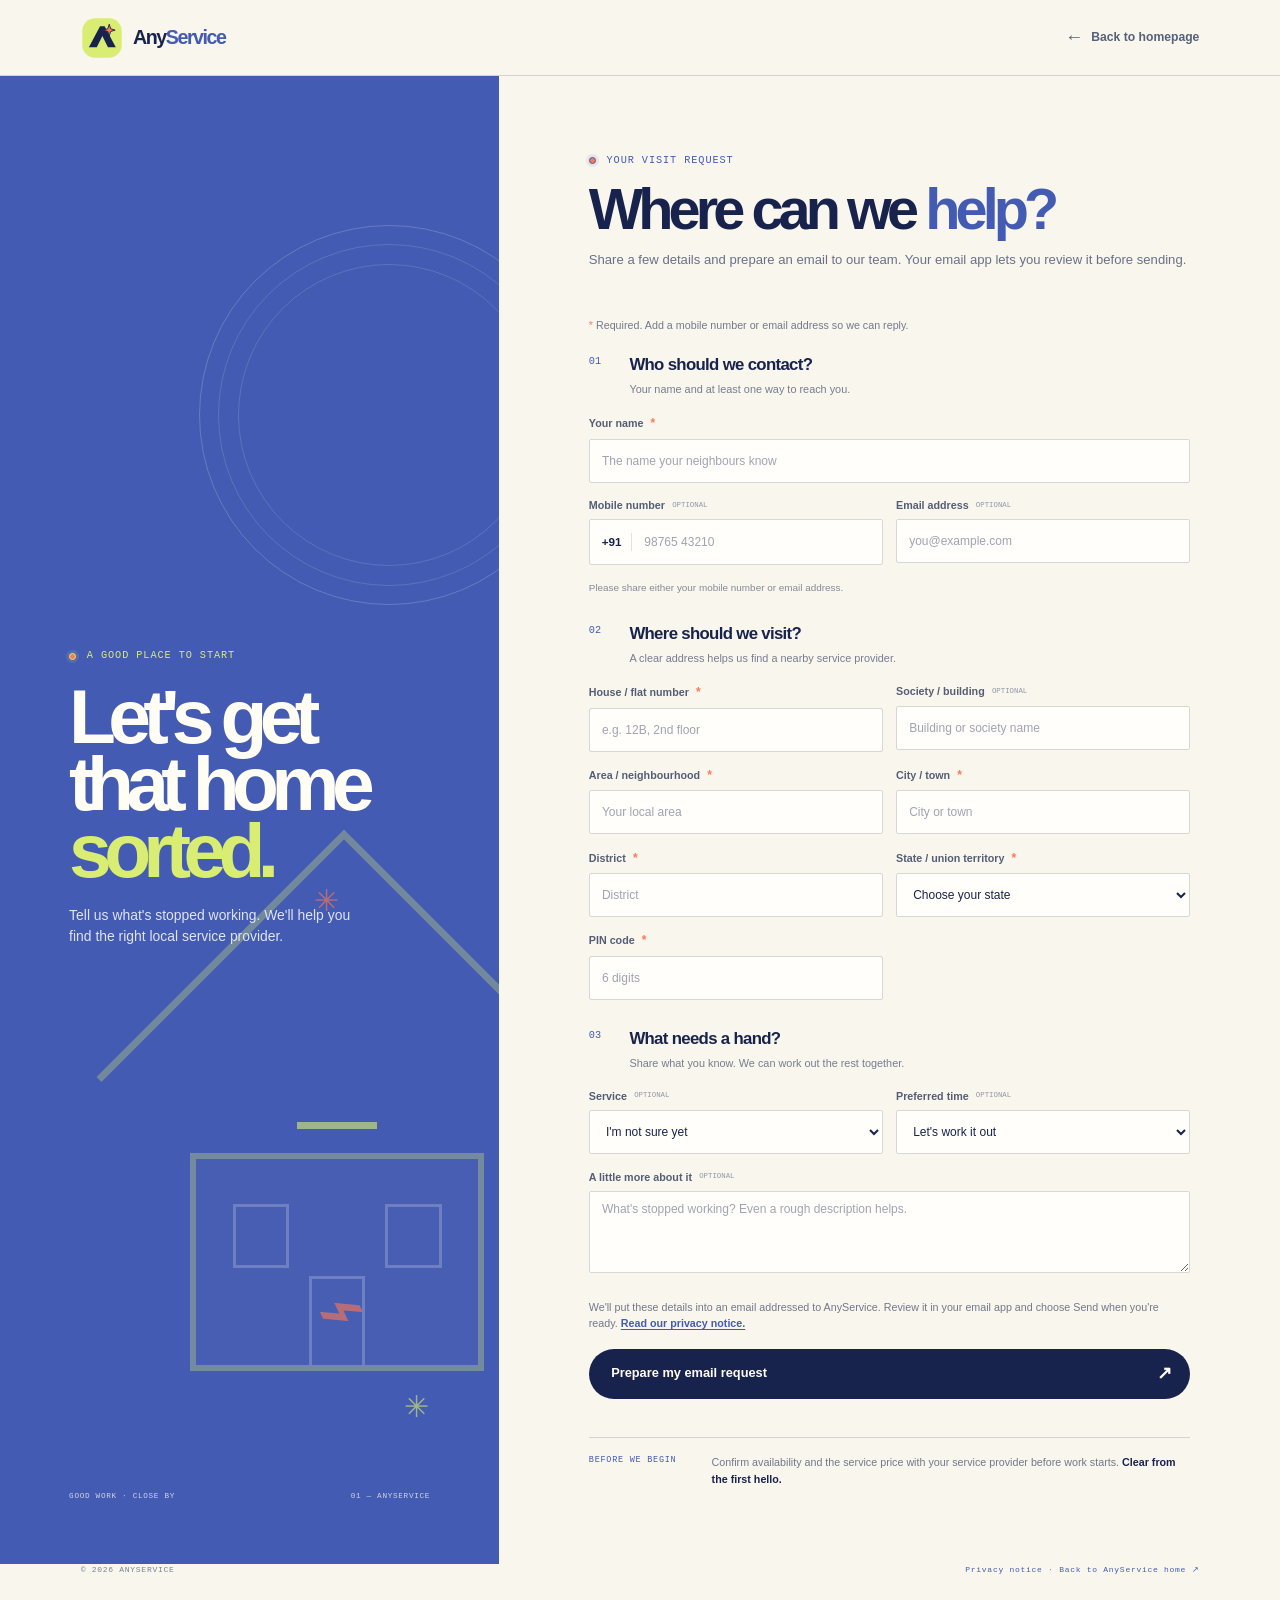
==== commit 1ff1088a: "I have improved the basic shortcomings" ====
--- a/account.html
+++ b/account.html
@@ -4,8 +4,8 @@
   <meta charset="utf-8">
   <meta name="viewport" content="width=device-width, initial-scale=1">
   <meta name="theme-color" content="#18234d">
-  <meta name="description" content="Sign in or make an AnyService profile for a more helpful visit at home.">
-  <title>Your AnyService — A good day starts here.</title>
+  <meta name="description" content="Tell AnyService what needs fixing and prepare a visit request for a local service provider.">
+  <title>Request a visit — AnyService</title>
   <link rel="icon" href="assets/anyservice-mark.svg" type="image/svg+xml">
   <link rel="stylesheet" href="styles.css">
   <script>document.documentElement.classList.add('js');</script>
@@ -14,65 +14,50 @@
 <body class="account-page">
   <div class="cursor-aura" aria-hidden="true"></div>
   <header class="account-header">
-    <a class="brand-lockup" href="index.html" aria-label="AnyService home"><img class="brand-mark" src="assets/anyservice-mark.svg" alt="" width="42" height="42"><span class="brand-name">Any<span>Service</span><i>®</i></span></a>
-    <a class="account-back" href="index.html"><span aria-hidden="true">←</span> Back to home</a>
+    <a class="brand-lockup" href="index.html" aria-label="AnyService home"><img class="brand-mark" src="assets/anyservice-mark.svg" alt="" width="42" height="42"><span class="brand-name">Any<span>Service</span></span></a>
+    <a class="account-back" href="index.html"><span aria-hidden="true">←</span> Back to homepage</a>
   </header>
   <main class="account-shell">
     <aside class="account-aside">
       <div class="account-aside-art" aria-hidden="true"><span class="aside-sun"></span><span class="aside-roof"></span><span class="aside-house"><i></i><b></b></span><span class="aside-star star-one">✳</span><span class="aside-star star-two">✳</span><span class="aside-tool">⌁</span></div>
-      <div class="account-aside-copy"><p class="eyebrow eyebrow--light"><span class="eyebrow-dot"></span> COME ON IN</p><h1>A better<br>home day<br><em>starts here.</em></h1><p>Your details help us find the right local person for your place. Take it one step at a time.</p></div>
+      <div class="account-aside-copy"><p class="eyebrow eyebrow--light"><span class="eyebrow-dot"></span> A GOOD PLACE TO START</p><h1>Let's get<br>that home<br><em>sorted.</em></h1><p>Tell us what's stopped working. We'll help you find the right local service provider.</p></div>
       <div class="aside-footer"><span>GOOD WORK · CLOSE BY</span><span>01 — ANYSERVICE</span></div>
     </aside>
 
     <section class="account-main" aria-labelledby="account-heading">
-      <div class="account-form-head"><p class="eyebrow"><span class="eyebrow-dot"></span> YOUR SERVICE PROFILE</p><h2 id="account-heading">Let's get you <em>sorted.</em></h2><p>Sign in to pick up where you left off, or tell us a little about your home.</p></div>
-      <div class="account-tabs" role="tablist" aria-label="Account options">
-        <button id="tab-sign-in" class="account-tab" type="button" role="tab" aria-selected="false" aria-controls="form-sign-in" data-account-tab="sign-in">Sign in</button>
-        <button id="tab-create" class="account-tab is-active" type="button" role="tab" aria-selected="true" aria-controls="form-create" data-account-tab="create">Create a profile</button>
-      </div>
+      <div class="account-form-head"><p class="eyebrow"><span class="eyebrow-dot"></span> YOUR VISIT REQUEST</p><h2 id="account-heading">Where can we <em>help?</em></h2><p>Share a few details and prepare an email to our team. Your email app lets you review it before sending.</p></div>
 
-      <form class="account-form is-active" id="form-create" data-account-form="create" aria-labelledby="tab-create">
-        <div class="form-section-head"><span>01</span><div><h3>First, who's home?</h3><p>Just the name and number we should ask for.</p></div></div>
+      <form class="account-form is-active" id="form-request" data-account-form="request" data-contact-email="AnyService.support@gmail.com">
+        <p class="required-legend"><span aria-hidden="true">*</span> Required. Add a mobile number or email address so we can reply.</p>
+        <div class="form-section-head"><span>01</span><div><h3>Who should we contact?</h3><p>Your name and at least one way to reach you.</p></div></div>
         <div class="field-grid">
-          <label class="field field--full"><span>Your name</span><input name="name" type="text" autocomplete="name" placeholder="The name your neighbours know" required></label>
-          <label class="field"><span>Mobile number</span><div class="phone-input"><span>+91</span><input name="phone" type="tel" inputmode="tel" autocomplete="tel-national" pattern="[0-9 +()-]{10,16}" placeholder="98765 43210" required></div></label>
-          <label class="field"><span>Email address</span><input name="email" type="email" autocomplete="email" placeholder="you@example.com" required></label>
+          <label class="field field--full"><span>Your name <b class="required-mark" aria-hidden="true">*</b></span><input name="name" type="text" autocomplete="name" placeholder="The name your neighbours know" required></label>
+          <label class="field"><span>Mobile number <small>OPTIONAL</small></span><div class="phone-input"><span>+91</span><input name="phone" type="tel" inputmode="tel" autocomplete="tel-national" pattern="[0-9 +()-]{10,16}" placeholder="98765 43210" aria-describedby="contact-hint"></div></label>
+          <label class="field"><span>Email address <small>OPTIONAL</small></span><input name="email" type="email" autocomplete="email" placeholder="you@example.com" aria-describedby="contact-hint"></label>
+          <span id="contact-hint" class="field-hint field--full">Please share either your mobile number or email address.</span>
         </div>
-        <div class="form-section-head form-section-head--later"><span>02</span><div><h3>Where should we come?</h3><p>A clear address helps us find the right nearby service provider.</p></div></div>
+        <div class="form-section-head form-section-head--later"><span>02</span><div><h3>Where should we visit?</h3><p>A clear address helps us find a nearby service provider.</p></div></div>
         <div class="field-grid">
-          <label class="field"><span>House / flat number</span><input name="house" type="text" autocomplete="address-line1" placeholder="e.g. 12B, 2nd floor" required></label>
+          <label class="field"><span>House / flat number <b class="required-mark" aria-hidden="true">*</b></span><input name="house" type="text" autocomplete="address-line1" placeholder="e.g. 12B, 2nd floor" required></label>
           <label class="field"><span>Society / building <small>OPTIONAL</small></span><input name="society" type="text" autocomplete="organization" placeholder="Building or society name"></label>
-          <label class="field"><span>Area / neighbourhood</span><input name="area" type="text" autocomplete="address-level3" placeholder="Your local area" required></label>
-          <label class="field"><span>City / town</span><input name="city" type="text" autocomplete="address-level2" placeholder="City or town" required></label>
-          <label class="field"><span>District</span><input name="district" type="text" autocomplete="address-level2" placeholder="District" required></label>
-          <label class="field"><span>State / union territory</span><select name="state" autocomplete="address-level1" required><option value="" disabled selected>Choose your state</option><option>Andhra Pradesh</option><option>Arunachal Pradesh</option><option>Assam</option><option>Bihar</option><option>Chhattisgarh</option><option>Goa</option><option>Gujarat</option><option>Haryana</option><option>Himachal Pradesh</option><option>Jharkhand</option><option>Karnataka</option><option>Kerala</option><option>Madhya Pradesh</option><option>Maharashtra</option><option>Manipur</option><option>Meghalaya</option><option>Mizoram</option><option>Nagaland</option><option>Odisha</option><option>Punjab</option><option>Rajasthan</option><option>Sikkim</option><option>Tamil Nadu</option><option>Telangana</option><option>Tripura</option><option>Uttar Pradesh</option><option>Uttarakhand</option><option>West Bengal</option><option>Andaman and Nicobar Islands</option><option>Chandigarh</option><option>Dadra and Nagar Haveli and Daman and Diu</option><option>Delhi</option><option>Jammu and Kashmir</option><option>Ladakh</option><option>Lakshadweep</option><option>Puducherry</option></select></label>
-          <label class="field"><span>PIN code</span><input name="pincode" type="text" inputmode="numeric" autocomplete="postal-code" pattern="[0-9]{6}" maxlength="6" placeholder="6 digits" required></label>
+          <label class="field"><span>Area / neighbourhood <b class="required-mark" aria-hidden="true">*</b></span><input name="area" type="text" autocomplete="address-level3" placeholder="Your local area" required></label>
+          <label class="field"><span>City / town <b class="required-mark" aria-hidden="true">*</b></span><input name="city" type="text" autocomplete="address-level2" placeholder="City or town" required></label>
+          <label class="field"><span>District <b class="required-mark" aria-hidden="true">*</b></span><input name="district" type="text" autocomplete="address-level2" placeholder="District" required></label>
+          <label class="field"><span>State / union territory <b class="required-mark" aria-hidden="true">*</b></span><select name="state" autocomplete="address-level1" required><option value="" disabled selected>Choose your state</option><option>Andhra Pradesh</option><option>Arunachal Pradesh</option><option>Assam</option><option>Bihar</option><option>Chhattisgarh</option><option>Goa</option><option>Gujarat</option><option>Haryana</option><option>Himachal Pradesh</option><option>Jharkhand</option><option>Karnataka</option><option>Kerala</option><option>Madhya Pradesh</option><option>Maharashtra</option><option>Manipur</option><option>Meghalaya</option><option>Mizoram</option><option>Nagaland</option><option>Odisha</option><option>Punjab</option><option>Rajasthan</option><option>Sikkim</option><option>Tamil Nadu</option><option>Telangana</option><option>Tripura</option><option>Uttar Pradesh</option><option>Uttarakhand</option><option>West Bengal</option><option>Andaman and Nicobar Islands</option><option>Chandigarh</option><option>Dadra and Nagar Haveli and Daman and Diu</option><option>Delhi</option><option>Jammu and Kashmir</option><option>Ladakh</option><option>Lakshadweep</option><option>Puducherry</option></select></label>
+          <label class="field"><span>PIN code <b class="required-mark" aria-hidden="true">*</b></span><input name="pincode" type="text" inputmode="numeric" autocomplete="postal-code" pattern="[0-9]{6}" maxlength="6" placeholder="6 digits" required></label>
         </div>
-        <div class="form-section-head form-section-head--later"><span>03</span><div><h3>What's on your mind?</h3><p>Point us in the right direction. We can fill in the details together.</p></div></div>
+        <div class="form-section-head form-section-head--later"><span>03</span><div><h3>What needs a hand?</h3><p>Share what you know. We can work out the rest together.</p></div></div>
         <div class="field-grid field-grid--last">
-          <label class="field"><span>Service to start with</span><select name="service" id="profile-service"><option value="">I'm not sure yet</option><option>Electrical</option><option>Plumbing</option><option>Carpentry</option><option>Appliance care</option></select></label>
-          <label class="field"><span>Good time to visit</span><select name="time"><option value="">Let's work it out</option><option>Soon as possible</option><option>A day that suits me</option><option>A weekday morning</option><option>A weekday afternoon</option><option>A weekday evening</option><option>A weekend</option></select></label>
+          <label class="field"><span>Service <small>OPTIONAL</small></span><select name="service" id="profile-service"><option value="">I'm not sure yet</option><option>Electrical</option><option>Plumbing</option><option>Carpentry</option><option>Appliance care</option></select></label>
+          <label class="field"><span>Preferred time <small>OPTIONAL</small></span><select name="time"><option value="">Let's work it out</option><option>As soon as possible</option><option>A day that suits me</option><option>A weekday morning</option><option>A weekday afternoon</option><option>A weekday evening</option><option>A weekend</option></select></label>
           <label class="field field--full"><span>A little more about it <small>OPTIONAL</small></span><textarea name="details" rows="3" placeholder="What's stopped working? Even a rough description helps."></textarea></label>
         </div>
-        <label class="privacy-check"><input type="checkbox" name="privacy" required><span>I'm happy for AnyService to use these details to help with my service request.</span></label>
-        <button class="button button--primary account-submit" type="submit">Save my demo profile <span aria-hidden="true">↗</span></button>
-        <p class="form-note"><span aria-hidden="true">✳</span> Your details stay on this page. Nothing is sent or stored.</p>
+        <p class="request-privacy">We'll put these details into an email addressed to AnyService. Review it in your email app and choose Send when you're ready. <a href="privacy.html">Read our privacy notice.</a></p>
+        <button class="button button--primary account-submit" type="submit">Prepare my email request <span aria-hidden="true">↗</span></button>
       </form>
-
-      <form class="account-form" id="form-sign-in" data-account-form="sign-in" aria-labelledby="tab-sign-in" hidden>
-        <div class="form-section-head"><span>↗</span><div><h3>Good to have you back.</h3><p>Enter the number or email connected to your profile.</p></div></div>
-        <div class="field-grid field-grid--sign-in">
-          <label class="field field--full"><span>Mobile number or email</span><input name="identity" type="text" autocomplete="username" placeholder="+91 mobile or you@example.com" required></label>
-          <label class="field field--full"><span>One-time access code</span><input name="code" type="text" inputmode="numeric" autocomplete="one-time-code" placeholder="Enter your code" required></label>
-        </div>
-        <button class="button button--primary account-submit" type="submit">Continue to my profile <span aria-hidden="true">↗</span></button>
-        <p class="form-note"><span aria-hidden="true">✳</span> Code delivery and account sign-in are not connected yet.</p>
-      </form>
-      <div class="account-reassurance"><span>YOUR ADDRESS</span><p>Your address is shared only with the service provider assigned to your visit. <b>Care comes with the craft.</b></p></div>
+      <div class="account-reassurance"><span>BEFORE WE BEGIN</span><p>Confirm availability and the service price with your service provider before work starts. <b>Clear from the first hello.</b></p></div>
     </section>
   </main>
-  <footer class="account-footer"><span>© 2026 ANYSERVICE</span><a href="index.html">GOOD WORK. CLOSE BY. ↗</a></footer>
-  <div class="toast" id="form-toast" role="status" aria-live="polite"></div>
+  <footer class="account-footer"><span>© <span id="year">2026</span> ANYSERVICE</span><span><a href="privacy.html">Privacy notice</a> · <a href="index.html">Back to AnyService home ↗</a></span></footer>
 </body>
 </html>
-
--- a/styles.css
+++ b/styles.css
@@ -288,7 +288,7 @@
 .footer-bottom a:hover { color: var(--lime); }
 .noscript-note { position: fixed; z-index: 1300; right: 1rem; bottom: 1rem; left: 1rem; padding: 1rem; border: 1px solid var(--coral); background: var(--cream); }
 
-/* Service profile and front-end sign-in demo. */
+/* Visit request and privacy notice pages. */
 .account-page { min-height: 100vh; background: var(--paper); }
 .account-header { position: relative; z-index: 2; display: flex; min-height: 76px; align-items: center; justify-content: space-between; padding: .7rem var(--gutter); border-bottom: 1px solid var(--line); }
 .account-back { display: inline-flex; align-items: center; gap: .5rem; color: #56607a; font-size: .76rem; font-weight: 650; transition: color .2s; }
@@ -325,10 +325,6 @@
 .account-form-head h2 { margin: 0; font-family: var(--display); font-size: clamp(2.6rem, 4.5vw, 4rem); font-weight: 900; letter-spacing: -.085em; line-height: .98; }
 .account-form-head h2 em { color: var(--blue); font-style: normal; }
 .account-form-head > p:last-child { margin: .8rem 0 0; color: #697087; font-size: .82rem; }
-.account-tabs { display: grid; grid-template-columns: 1fr 1fr; gap: 0; margin-top: 2rem; border-bottom: 1px solid var(--line); }
-.account-tab { min-height: 43px; border: 0; border-bottom: 2px solid transparent; color: #697087; background: transparent; cursor: pointer; text-align: center; font-size: .78rem; font-weight: 750; transition: color .2s, border-color .2s; }
-.account-tab:hover { color: var(--ink); }
-.account-tab.is-active { border-bottom-color: var(--coral); color: var(--ink); }
 .account-form { padding-top: 1.6rem; }
 .account-form[hidden] { display: none; }
 .account-form.is-active { animation: form-arrive .35s var(--ease-out) both; }
@@ -354,19 +350,28 @@
 .phone-input input { min-width: 0; border: 0; background: transparent; box-shadow: none !important; }
 .phone-input input:focus { outline: 0; }
 .field-grid--last { padding-bottom: 1.1rem; }
-.privacy-check { display: flex; align-items: flex-start; gap: .55rem; margin-top: .15rem; color: #6f7689; font-size: .66rem; line-height: 1.45; }
-.privacy-check input { flex: none; width: 15px; height: 15px; margin: 2px 0 0; accent-color: var(--blue); }
+.required-legend { margin: 1.35rem 0 1.15rem; color: #73798b; font-size: .67rem; }
+.required-legend > span, .required-mark { color: var(--coral); }
+.required-mark { font-size: .75rem; font-weight: 800; }
+.field-hint { color: #858a99; font-size: .62rem; }
+.request-privacy { margin: .5rem 0 0; color: #72788b; font-size: .67rem; line-height: 1.55; }
+.request-privacy a { color: var(--blue); font-weight: 750; text-decoration: underline; text-underline-offset: 2px; }
 .account-submit { width: 100%; justify-content: space-between; margin-top: 1.05rem; border: 0; cursor: pointer; }
-.form-note { display: flex; align-items: flex-start; gap: .5rem; margin: .85rem 0 0; color: #7d8291; font-size: .62rem; }
-.form-note > span { color: var(--coral); }
 .account-reassurance { display: grid; grid-template-columns: 110px 1fr; gap: .8rem; margin-top: 2.4rem; padding: 1rem 0 0; border-top: 1px solid var(--line); }
 .account-reassurance > span { color: var(--blue); font-size: .53rem; }
 .account-reassurance > p { margin: 0; color: #72788b; font-size: .67rem; }
 .account-reassurance b { color: var(--ink); }
 .account-footer { display: flex; min-height: 42px; justify-content: space-between; padding: 0 var(--gutter); color: #7a8092; font-size: .5rem; }
 .account-footer a { color: var(--blue); }
-.toast { position: fixed; right: 1.25rem; bottom: 1.25rem; z-index: 1500; max-width: min(400px, calc(100% - 2.5rem)); padding: 1rem 1.2rem; border: 1px solid var(--lime); border-radius: 4px; color: var(--cream); background: var(--ink); box-shadow: 0 10px 34px rgba(24,35,77,.22); font-size: .78rem; opacity: 0; pointer-events: none; transform: translateY(15px); transition: opacity .25s, transform .25s var(--ease-out); }
-.toast.is-visible { opacity: 1; transform: translateY(0); }
+
+.legal-shell { width: min(100% - 2.5rem, 780px); margin: 0 auto; padding: clamp(3rem, 8vw, 7rem) 0; color: var(--ink); }
+.legal-shell > .eyebrow { margin: 0 0 .9rem; }
+.legal-shell h1 { max-width: 720px; margin: 0; font-family: var(--display); font-size: clamp(2.8rem, 7vw, 5.3rem); font-weight: 900; letter-spacing: -.09em; line-height: .96; }
+.legal-updated { margin: .8rem 0 2.2rem; color: #73798b; font-family: var(--mono); font-size: .62rem; letter-spacing: .06em; text-transform: uppercase; }
+.legal-shell > p:not(.eyebrow):not(.legal-updated) { color: #626a80; font-size: .94rem; line-height: 1.8; }
+.legal-shell h2 { margin: 2rem 0 .35rem; font-family: var(--display); font-size: 1.35rem; letter-spacing: -.045em; }
+.legal-shell a:not(.button) { color: var(--blue); font-weight: 700; text-decoration: underline; text-underline-offset: 2px; overflow-wrap: anywhere; }
+.legal-cta { margin-top: 1.2rem; }
 
 html.js .reveal { opacity: 0; transform: translateY(20px); transition: opacity .8s var(--ease-out), transform .8s var(--ease-out); }
 html.js .reveal.is-visible { opacity: 1; transform: translateY(0); }
@@ -536,4 +541,3 @@
   body { color: #111; background: #fff; }
   .hero, .story, .visit-builder, .site-footer { print-color-adjust: exact; -webkit-print-color-adjust: exact; }
 }
-
